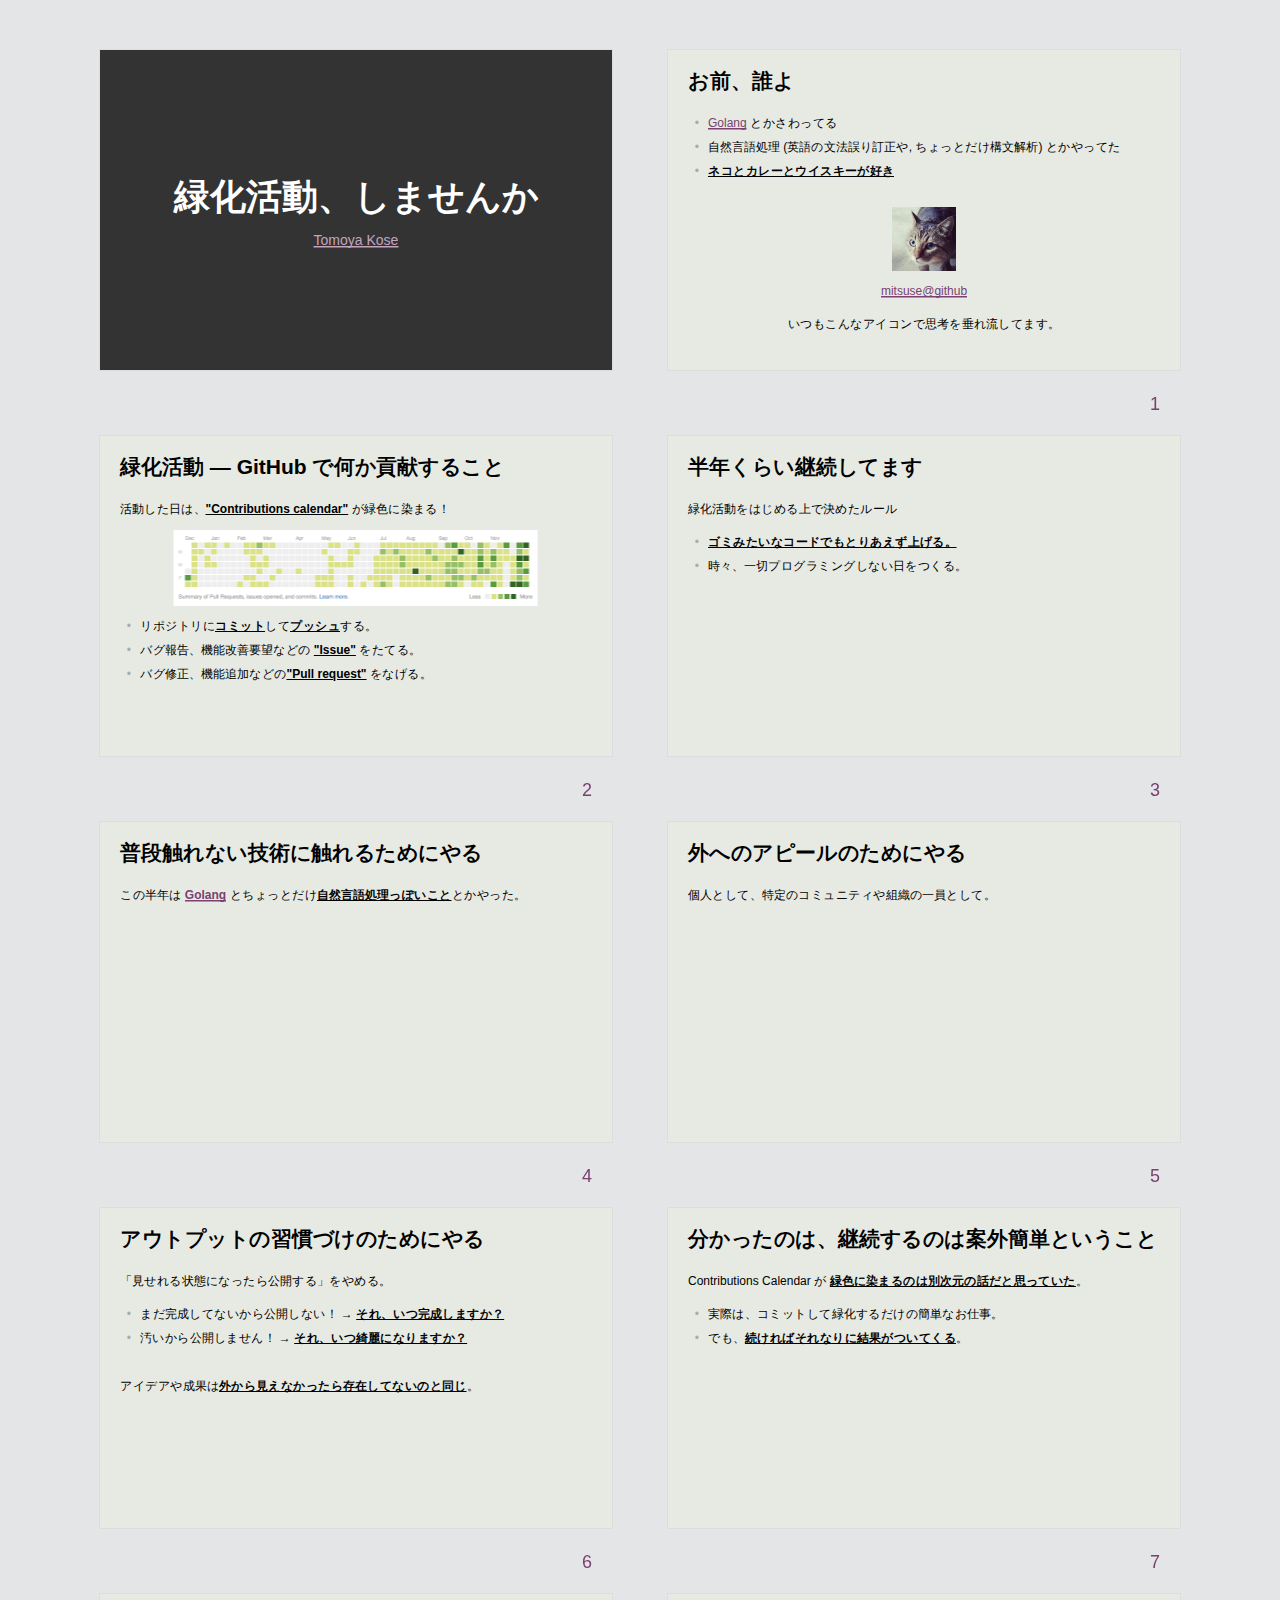
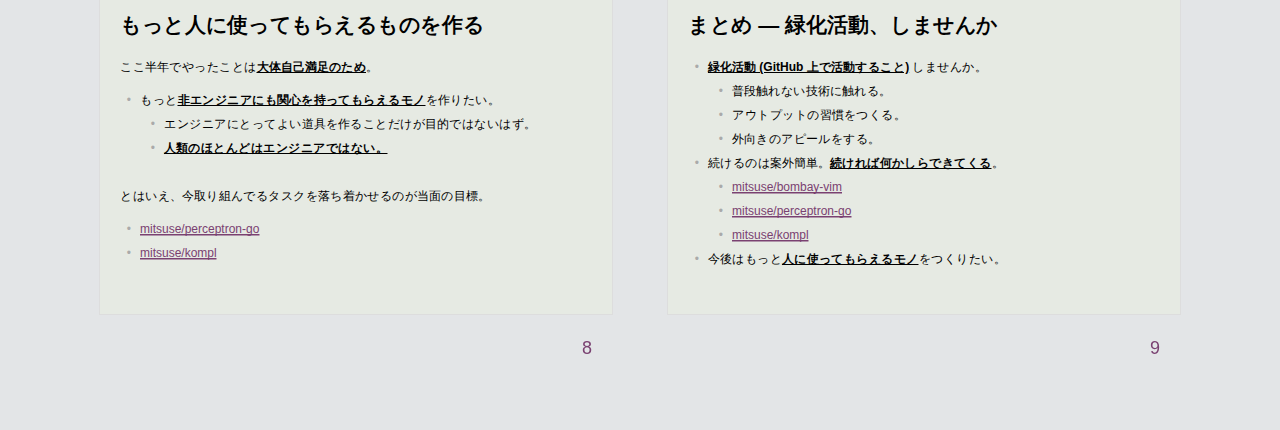
==== 2014/ryokuka/index.html @ aeb09cc3 "Change the order of slides." ====
<!DOCTYPE html>
<html lang="en">
<head>
<title>緑化活動、しませんか</title>
<meta charset="utf-8">
<meta name="viewport" content="width=680, user-scalable=no">
<meta http-equiv="x-ua-compatible" content="ie=edge">
<link rel="stylesheet" href="../../themes/default/css/screen.css">
</head>
<body class="list">

<section class="slide title">
<div>
<h2>緑化活動、しませんか</h2>
<h3><a href="http://mitsuse.jp/about/">Tomoya Kose</a></h3>
</div>
</section>

<section class="slide number">
<div>
<h2>お前、誰よ</h2>
<ul>
<li><a href="http://golang.org/">Golang</a> とかさわってる</li>
<li>自然言語処理 (英語の文法誤り訂正や, ちょっとだけ構文解析) とかやってた</li>
<li><u><b>ネコとカレーとウイスキーが好き</b></u></li>
</ul>
<div align="center">
<img src="../../images/icon-128x128-web-2014-12.png"/>
<p><a href="https://github.com/mitsuse">mitsuse@github</a></p>
<p>いつもこんなアイコンで思考を垂れ流してます。</p>
</div>
</div>
</section>

<section class="slide number">
<div>
<h2>緑化活動 ― GitHub で何か貢献すること</h2>
<p>活動した日は、<u><b>"Contributions calendar"</b></u> が緑色に染まる！</p>
<!-- <p>まるで芝生を植えているようなので、<u><b>緑化活動</b></u>とよばれたりする。</p> -->
<div align="center">
<img src="images/github-contributions-2014-winter.png"/>
</div>
<ul>
<li>リポジトリに<u><b>コミット</b></u>して<u><b>プッシュ</b></u>する。</li>
<li>バグ報告、機能改善要望などの <u><b>"Issue"</b></u> をたてる。</li>
<li>バグ修正、機能追加などの<u><b>"Pull request"</b></u> をなげる。</li>
</ul>
</div>
</section>

<section class="slide number">
<div>
<h2>半年くらい継続してます</h2>
<p>緑化活動をはじめる上で決めたルール</p>
<ul>
<li><u><b>ゴミみたいなコードでもとりあえず上げる。</b></u></li>
<li>時々、一切プログラミングしない日をつくる。</li>
</ul>
</div>
</section>

<section class="slide number">
<div>
<h2>普段触れない技術に触れるためにやる</h2>
<p>この半年は <b><a href="http://golang.org/">Golang</a></b> とちょっとだけ<u><b>自然言語処理っぽいこと</b></u>とかやった。</p>
</div>
</section>

<section class="slide number">
<div>
<h2>外へのアピールのためにやる</h2>
<p>個人として、特定のコミュニティや組織の一員として。</p>
</div>
</section>

<section class="slide number">
<div>
<h2>アウトプットの習慣づけのためにやる</h2>
<p>「見せれる状態になったら公開する」をやめる。</p>
<ul>
<li>まだ完成してないから公開しない！ → <u><b>それ、いつ完成しますか？</b></u></li>
<li>汚いから公開しません！ → <u><b>それ、いつ綺麗になりますか？</b></u></li>
</ul>
<p>アイデアや成果は<u><b>外から見えなかったら存在してないのと同じ</b></u>。</p>
</div>
</section>

<section class="slide number">
<div>
<h2>分かったのは、継続するのは案外簡単ということ</h2>
<p>Contributions Calendar が <u><b>緑色に染まるのは別次元の話だと思っていた</b></u>。</p>
<ul>
<li>実際は、コミットして緑化するだけの簡単なお仕事。</li>
<li>でも、<u><b>続ければそれなりに結果がついてくる</b></u>。</li>
</ul>
</div>
</section>

<section class="slide number">
<div>
<h2>もっと人に使ってもらえるものを作る</h2>
<p>ここ半年でやったことは<u><b>大体自己満足のため</b></u>。</p>
<ul>
<li>もっと<u><b>非エンジニアにも関心を持ってもらえるモノ</b></u>を作りたい。</li>
<ul>
<li>エンジニアにとってよい道具を作ることだけが目的ではないはず。</li>
<li><u><b>人類のほとんどはエンジニアではない。</b></u></li>
</ul>
</ul>
<p>とはいえ、今取り組んでるタスクを落ち着かせるのが当面の目標。</p>
<ul>
<li><a href="https://github.com/mitsuse/perceptron-go">mitsuse/perceptron-go</a></li>
<li><a href="https://github.com/mitsuse/kompl">mitsuse/kompl</a></li>
</ul>
</div>
</section>

<section class="slide number">
<div>
<h2>まとめ ― 緑化活動、しませんか</h2>
<ul>
<li><u><b>緑化活動 (GitHub 上で活動すること)</b></u> しませんか。</li>
<ul>
<li>普段触れない技術に触れる。</li>
<li>アウトプットの習慣をつくる。</li>
<li>外向きのアピールをする。</li>
</ul>
<li>続けるのは案外簡単。<u><b>続ければ何かしらできてくる</b></u>。</li>
<ul>
<li><a href="https://github.com/mitsuse/bombay-vim">mitsuse/bombay-vim</a></li>
<li><a href="https://github.com/mitsuse/perceptron-go">mitsuse/perceptron-go</a></li>
<li><a href="https://github.com/mitsuse/kompl">mitsuse/kompl</a></li>
</ul>
<li>今後はもっと<u><b>人に使ってもらえるモノ</b></u>をつくりたい。</li>
</ul>
</div>
</section>

<div class="progress"><div></div></div>
<script src="../../js/shower.min.js"></script>
<!-- Copyright © 2014 Tomoya Kose -->
</body>
</html>
---- themes/default/css/screen.css ----
html, body, div, span, applet, object, iframe, h1, h2, h3, h4, h5, h6, p, blockquote, pre, a, abbr, acronym, address, big, cite, code, del, dfn, em, img, ins, kbd, q, s, samp, small, strike, strong, sub, sup, tt, var, b, u, i, center, dl, dt, dd, ol, ul, li, fieldset, form, label, legend, table, caption, tbody, tfoot, thead, tr, th, td, article, aside, canvas, details, embed, figure, figcaption, footer, header, hgroup, menu, nav, output, ruby, section, summary, time, mark, audio, video {
  margin: 0;
  padding: 0;
  border: 0;
  font-size: 100%;
  font: inherit;
  vertical-align: baseline; }

article, aside, details, figcaption, figure, footer, header, hgroup, menu, nav, section {
  display: block; }

body {
  line-height: 1; }

ol, ul {
  list-style: none; }

blockquote, q {
  quotes: none; }

blockquote:before, blockquote:after, q:before, q:after {
  content: '';
  content: none; }

table {
  border-collapse: collapse;
  border-spacing: 0; }

body {
  counter-reset: slide;
  font: 24px/2 Verdana, "游ゴシック", YuGothic, "ヒラギノ角ゴ ProN W3", "Hiragino Kaku Gothic ProN", "メイリオ", Meiryo, sans-serif; }
  @media print {
    body {
      text-rendering: geometricPrecision; } }

a {
  color: #7a4171;
  background: linear-gradient(to top, currentColor, currentColor 0.09em, transparent 0.09em, transparent) repeat-x;
  text-decoration: none; }

.badge {
  position: absolute;
  top: 0;
  right: 0;
  display: none;
  overflow: hidden;
  visibility: hidden;
  width: 11em;
  height: 11em;
  line-height: 2.5;
  font-size: 15px; }

.badge a {
  position: absolute;
  bottom: 50%;
  right: -50%;
  left: -50%;
  visibility: visible;
  background: #c4a3bf;
  color: #FFF;
  text-align: center;
  transform-origin: 50% 100%;
  transform: rotate(45deg) translateY(-1em); }

.live-region {
  display: none; }

.slide {
  position: relative;
  width: 1024px;
  height: 640px;
  background: #e6eae3;
  color: #000;
  -webkit-print-color-adjust: exact;
  -webkit-text-size-adjust: none;
  -moz-text-size-adjust: none;
  -ms-text-size-adjust: none; }
  @media print {
    .slide {
      page-break-before: always; } }
  .slide > div {
    position: absolute;
    top: 0;
    left: 0;
    overflow: hidden;
    padding: 40px 40px 0 40px;
    width: 944px;
    height: 600px; }

.number:after {
  position: absolute;
  right: 40px;
  bottom: 45px;
  left: 0;
  color: #7a4171;
  font-size: 36px;
  counter-increment: slide;
  content: counter(slide);
  text-align: right;
  line-height: 1; }

.slide h2 {
  margin: 0 0 40px;
  font: 42px/1 Verdana, "游ゴシック", YuGothic, "ヒラギノ角ゴ ProN W3", "Hiragino Kaku Gothic ProN", "メイリオ", Meiryo, sans-serif;
  font-weight: bold; }
.slide p {
  margin: 0 0 18px; }
.slide p.note {
  color: #AAA; }
.slide b, .slide strong {
  font-weight: bold; }
.slide i, .slide em {
  font-style: italic; }
.slide code, .slide kbd, .slide samp {
  padding: 5px 7px 1px;
  background: rgba(0, 0, 0, 0.08);
  color: #000;
  line-height: 1;
  font-family: 'Anka Coder', monospace; }
.slide mark {
  padding: 2px 7px;
  background: #FAFAC4;
  color: #000; }
.slide sub, .slide sup {
  position: relative;
  line-height: 0;
  font-size: 75%; }
.slide sub {
  bottom: -0.25em; }
.slide sup {
  top: -0.5em; }
.slide blockquote {
  font-style: italic;
  margin-left: 80px; }
  .slide blockquote:before {
    position: absolute;
    margin: -49px 0 0 -100px;
    color: #DDD;
    content: '\201C';
    line-height: 1;
    font-size: 200px; }
  .slide blockquote + figcaption {
    margin: -48px 0 48px;
    font-style: italic;
    font-weight: bold; }
.slide ol, .slide ul {
  margin: 0 40px 48px;
  counter-reset: list; }
  .slide ol li, .slide ul li {
    text-indent: -2em; }
    .slide ol li:before, .slide ul li:before {
      display: inline-block;
      width: 2em;
      color: #AAA;
      text-align: right; }
  .slide ol ol, .slide ol ul, .slide ul ol, .slide ul ul {
    margin: 0 0 0 2em; }
.slide ul > li:before {
  content: '\2022\00A0\00A0\2009'; }
.slide ul > li:lang(ru):before {
  content: '\2014\00A0\2009'; }
.slide ol > li:before {
  counter-increment: list;
  content: counter(list) '.\00A0\2009'; }
.slide pre {
  margin: 0 0 45px;
  padding: 3px 0 0;
  counter-reset: code;
  white-space: normal;
  tab-size: 4; }
  .slide pre code {
    display: block;
    padding: 0;
    background: none;
    white-space: pre;
    line-height: 2; }
    .slide pre code:before {
      position: absolute;
      margin-left: -50px;
      color: #AAA;
      counter-increment: code;
      content: counter(code, decimal-leading-zero) '.'; }
    .slide pre code:only-child:before {
      content: ''; }
  .slide pre mark {
    padding: 5px 7px 1px; }
    .slide pre mark.important {
      background: #c4a3bf;
      color: #FFF; }
    .slide pre mark.comment {
      padding: 0;
      background: none;
      color: #AAA; }
.slide table {
  margin: 0 0 50px;
  width: 100%;
  border-collapse: collapse;
  border-spacing: 0; }
  .slide table th, .slide table td {
    background: linear-gradient(to top, #c4a3bf, #c4a3bf 0.055em, transparent 0.055em, transparent) repeat-x; }
  .slide table th {
    text-align: left;
    font-weight: bold; }
  .slide table.striped tr:nth-child(even) {
    background: #faf7f9; }
.slide.title {
  color: #FFF;
  background: #333; }
  .slide.title h2 {
    position: absolute;
    top: 40%;
    left: 96px;
    right: 96px;
    font-size: 72px;
    text-align: center; }
  .slide.title h3 {
    position: absolute;
    top: 55%;
    left: 96px;
    right: 96px;
    font-size: 28px;
    text-align: center; }
  .slide.title a {
    color: #c4a3bf; }
  .slide.title img, .slide.title svg, .slide.title video, .slide.title object, .slide.title canvas, .slide.title iframe {
    position: absolute;
    top: 0;
    left: 0;
    z-index: -1; }
  .slide.title.w img, .slide.title.w svg, .slide.title.w video, .slide.title.w object, .slide.title.w canvas, .slide.title.w iframe {
    top: 50%;
    width: 100%;
    transform: translateY(-50%); }
  .slide.title.h img, .slide.title.h svg, .slide.title.h video, .slide.title.h object, .slide.title.h canvas, .slide.title.h iframe {
    left: 50%;
    height: 100%;
    transform: translateX(-50%); }
  .slide.title.w.h img, .slide.title.w.h svg, .slide.title.w.h video, .slide.title.w.h object, .slide.title.w.h canvas, .slide.title.w.h iframe {
    top: 0;
    left: 0;
    transform: none; }
.slide.shout {
  color: #FFF;
  background: #7a4171; }
  .slide.shout h2 {
    position: absolute;
    top: 45%;
    left: 96px;
    right: 96px;
    font-size: 72px;
    text-align: center; }
  .slide.shout img, .slide.shout svg, .slide.shout video, .slide.shout object, .slide.shout canvas, .slide.shout iframe {
    position: absolute;
    top: 0;
    left: 0;
    z-index: -1; }
  .slide.shout.w img, .slide.shout.w svg, .slide.shout.w video, .slide.shout.w object, .slide.shout.w canvas, .slide.shout.w iframe {
    top: 50%;
    width: 100%;
    transform: translateY(-50%); }
  .slide.shout.h img, .slide.shout.h svg, .slide.shout.h video, .slide.shout.h object, .slide.shout.h canvas, .slide.shout.h iframe {
    left: 50%;
    height: 100%;
    transform: translateX(-50%); }
  .slide.shout.w.h img, .slide.shout.w.h svg, .slide.shout.w.h video, .slide.shout.w.h object, .slide.shout.w.h canvas, .slide.shout.w.h iframe {
    top: 0;
    left: 0;
    transform: none; }
.slide .place {
  position: absolute;
  top: 50%;
  left: 50%;
  transform: translate(-50%, -50%); }
  .slide .place.t.l, .slide .place.t.r, .slide .place.b.r, .slide .place.b.l {
    transform: none; }
  .slide .place.t, .slide .place.b {
    transform: translate(-50%, 0); }
  .slide .place.l, .slide .place.r {
    transform: translate(0, -50%); }
  .slide .place.t, .slide .place.t.l, .slide .place.t.r {
    top: 0; }
  .slide .place.r {
    right: 0;
    left: auto; }
  .slide .place.b, .slide .place.b.r, .slide .place.b.l {
    top: auto;
    bottom: 0; }
  .slide .place.l {
    left: 0; }
.slide footer {
  position: absolute;
  left: 0;
  right: 0;
  bottom: -640px;
  z-index: 1;
  display: none;
  padding: 21px 40px 4px 40px;
  background: #FAFAC4;
  box-shadow: 0 0 0 2px rgba(0, 0, 0, 0.05);
  transition: bottom 0.3s; }
  .slide footer p {
    margin: 0 0 16px; }
  .slide footer mark {
    background: rgba(255, 255, 255, 0.7); }
.slide:hover footer {
  bottom: 0; }

@media screen {
  .list {
    position: absolute;
    clip: rect(0, auto, auto, 0);
    padding: 50px 0 50px 50px;
    background: #e3e5e7;
    text-align: center; }
    .list .caption, .list .badge {
      display: block; }
    .list .slide {
      position: relative;
      top: 270px;
      display: inline-block;
      margin: -270px -462px 0 0;
      text-align: left;
      transform-origin: 0 0;
      transform: scale(0.5); }
      @media (max-width: 1180px) {
        .list .slide {
          top: 430px;
          margin: -430px -718px 0 0;
          transform: scale(0.25); } }
      .list .slide:before {
        position: absolute;
        top: 0;
        left: 0;
        z-index: -1;
        width: 512px;
        height: 320px;
        box-shadow: 0 0 0 1px #DDD;
        content: '';
        transform-origin: 0 0;
        transform: scale(2); }
        @media (max-width: 1180px) {
          .list .slide:before {
            width: 256px;
            height: 160px;
            transform: scale(4); } }
      .list .slide:after {
        top: 100%;
        bottom: auto;
        padding-top: 50px; }
        @media (max-width: 1180px) {
          .list .slide:after {
            width: 512px;
            transform-origin: 0 0;
            transform: scale(2); } }
      .list .slide:hover:before {
        box-shadow: 0 0 0 1px #EEE, 0 0 0 12px rgba(255, 255, 255, 0.5); }
      .list .slide:target:before {
        box-shadow: 0 0 10px 0 #ba93b4, 0 0 0 12px #c4a3bf; }
      .list .slide:target:after {
        color: #c4a3bf; }
      .list .slide > div:before {
        position: absolute;
        top: 0;
        right: 0;
        bottom: 0;
        left: 0;
        z-index: 2;
        content: ''; }
      .list .slide footer {
        display: block; }

  .full {
    position: absolute;
    top: 50%;
    left: 50%;
    overflow: hidden;
    margin: -320px 0 0 -512px;
    width: 1024px;
    height: 640px;
    background: #000; }
    .full.debug:after {
      position: absolute;
      top: 0;
      right: 0;
      bottom: 0;
      left: 0;
      z-index: 2;
      background: url(../images/grid-16x10.svg) no-repeat;
      content: ''; }
    .full .live-region {
      position: absolute;
      clip: rect(0 0 0 0);
      overflow: hidden;
      margin: -1px;
      padding: 0;
      width: 1px;
      height: 1px;
      border: none;
      display: block; }
    .full .slide {
      position: absolute;
      top: 0;
      left: 0;
      margin-left: 150%; }
      .full .slide .next {
        visibility: hidden; }
        .full .slide .next.active {
          visibility: visible; }
      .full .slide:target {
        margin: 0; }
    .full .progress {
      position: absolute;
      right: 0;
      bottom: 0;
      left: 0;
      z-index: 1; }
      .full .progress div {
        position: absolute;
        left: 0;
        bottom: 0;
        width: 0;
        height: 8px;
        background: #7a4171;
        transition: width 0.2s linear; }
 }

@page {
  margin: 0;
  size: 1024px 640px; }
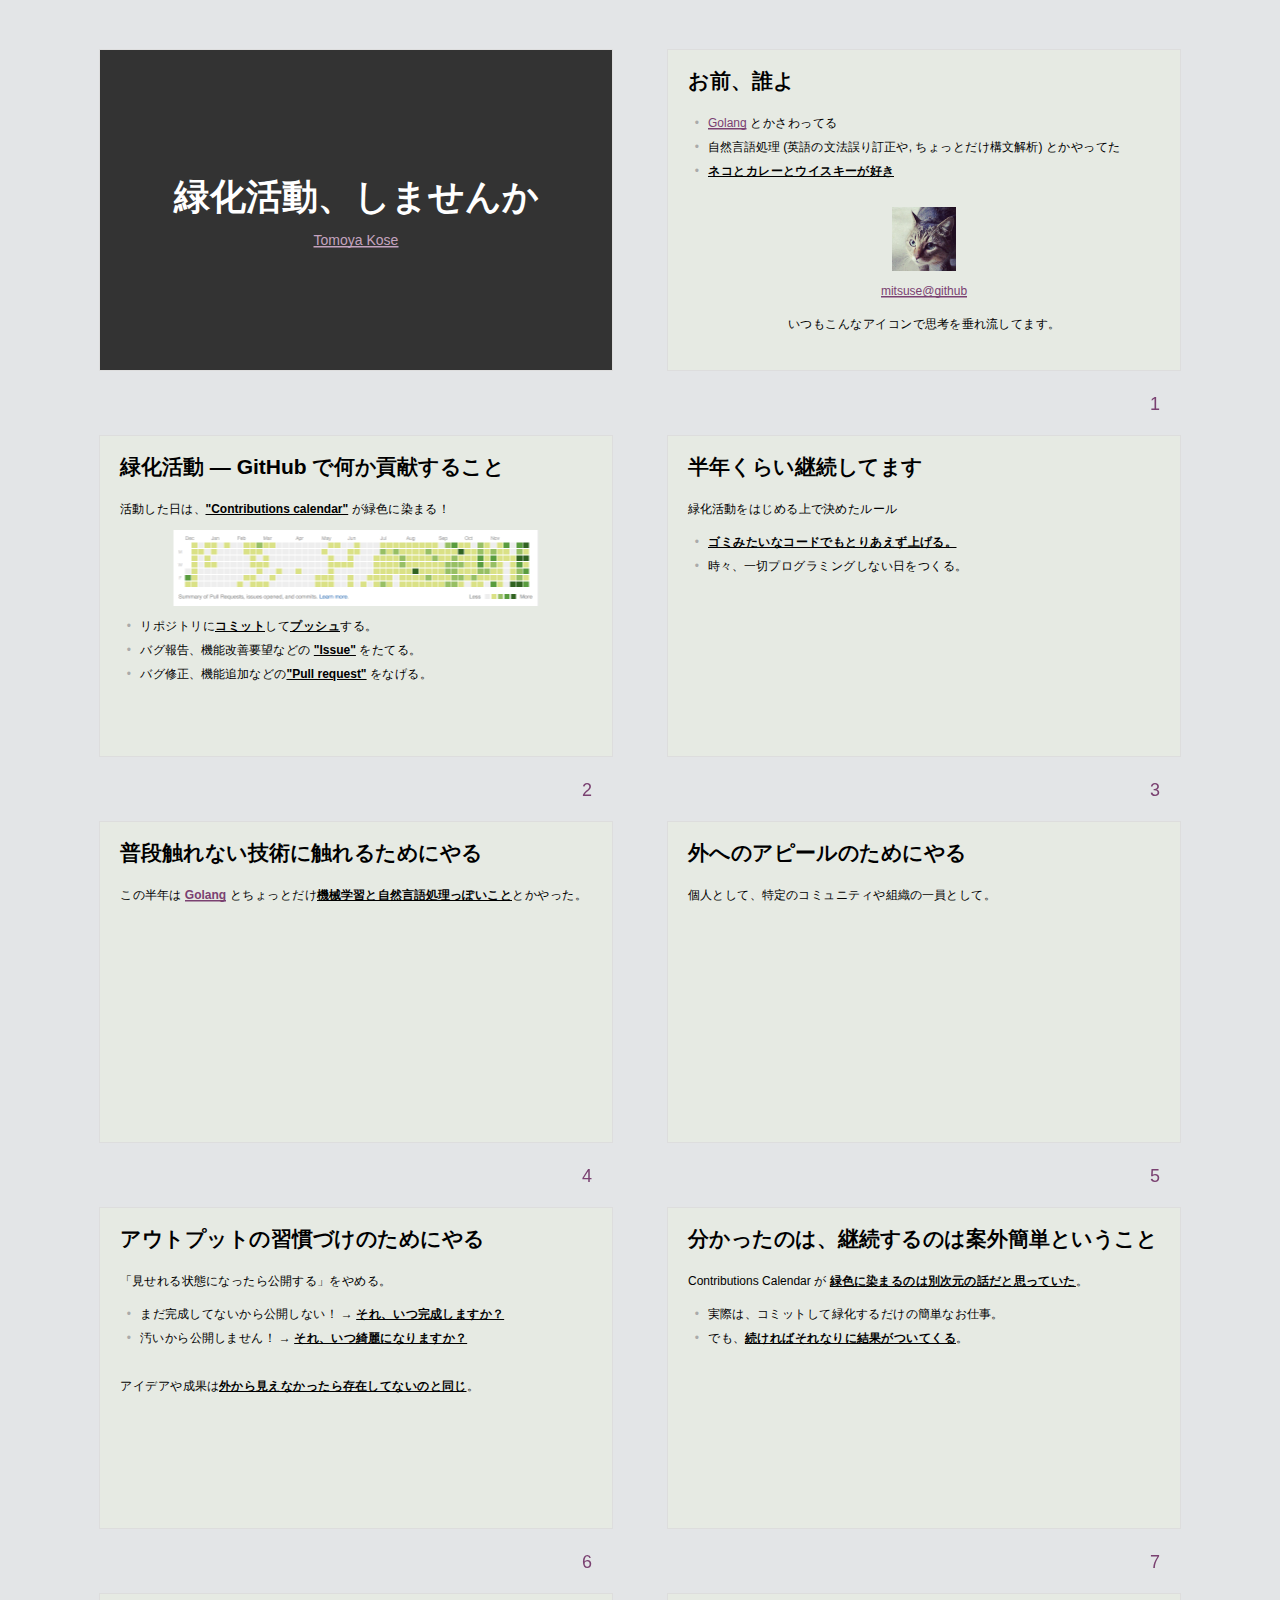
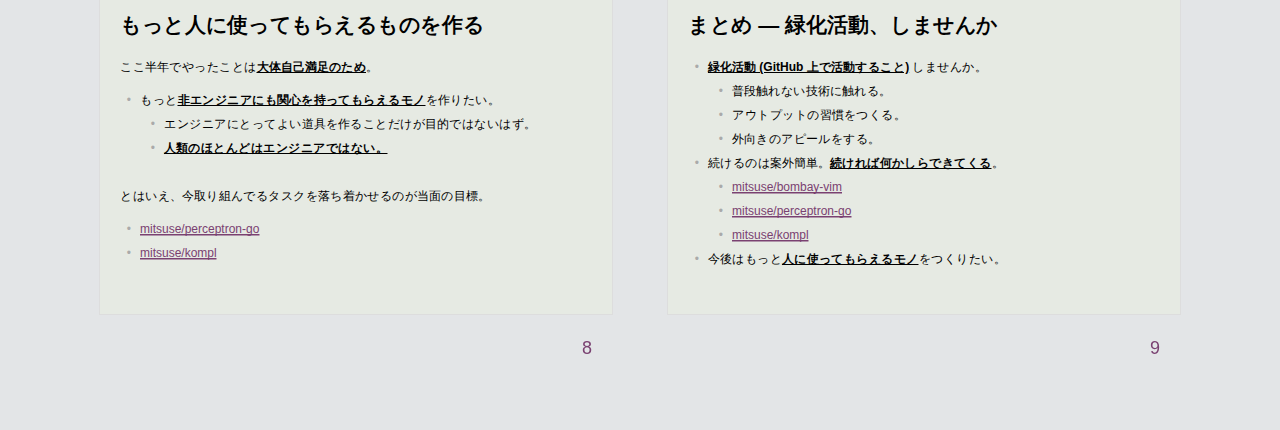
==== commit bf5859c7: "Also developped "mitsuse/perceptron-go"." ====
--- a/2014/ryokuka/index.html
+++ b/2014/ryokuka/index.html
@@ -62,7 +62,7 @@
 <section class="slide number">
 <div>
 <h2>普段触れない技術に触れるためにやる</h2>
-<p>この半年は <b><a href="http://golang.org/">Golang</a></b> とちょっとだけ<u><b>自然言語処理っぽいこと</b></u>とかやった。</p>
+<p>この半年は <b><a href="http://golang.org/">Golang</a></b> とちょっとだけ<u><b>機械学習と自然言語処理っぽいこと</b></u>とかやった。</p>
 </div>
 </section>
 
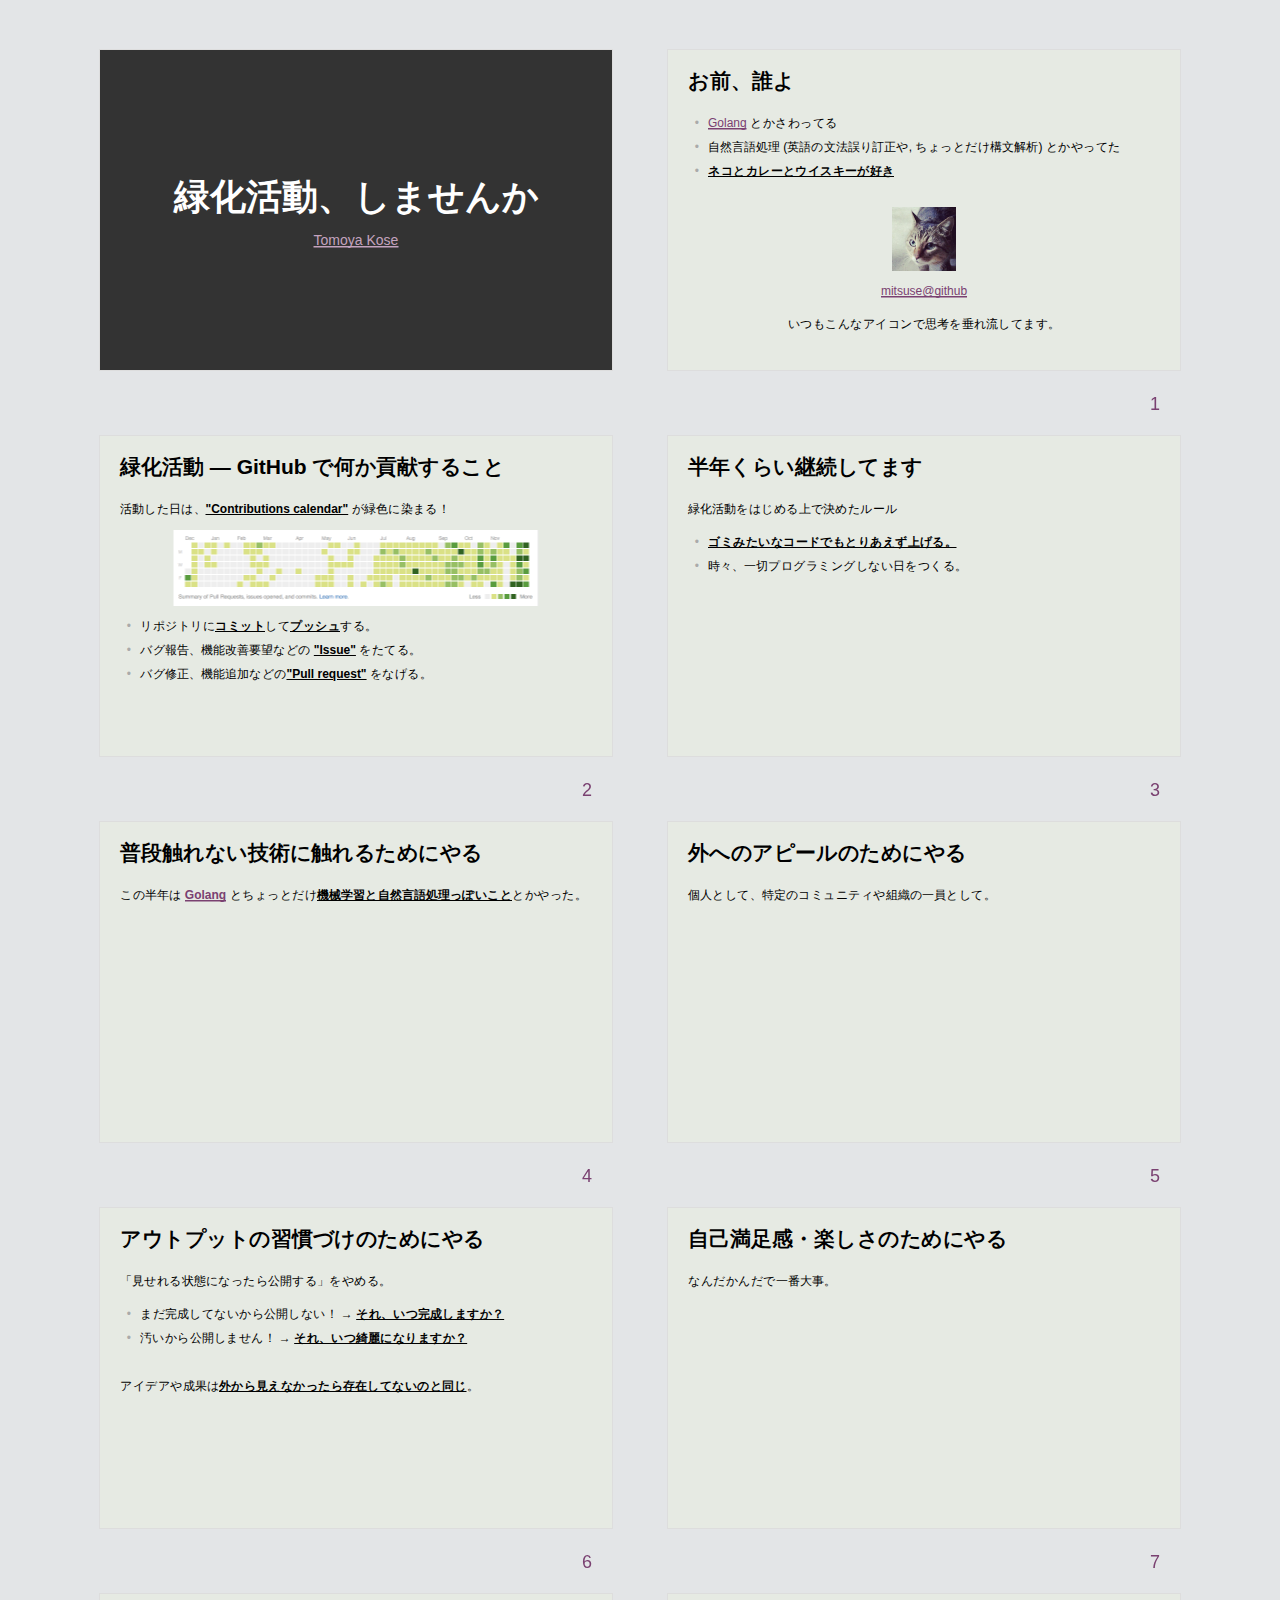
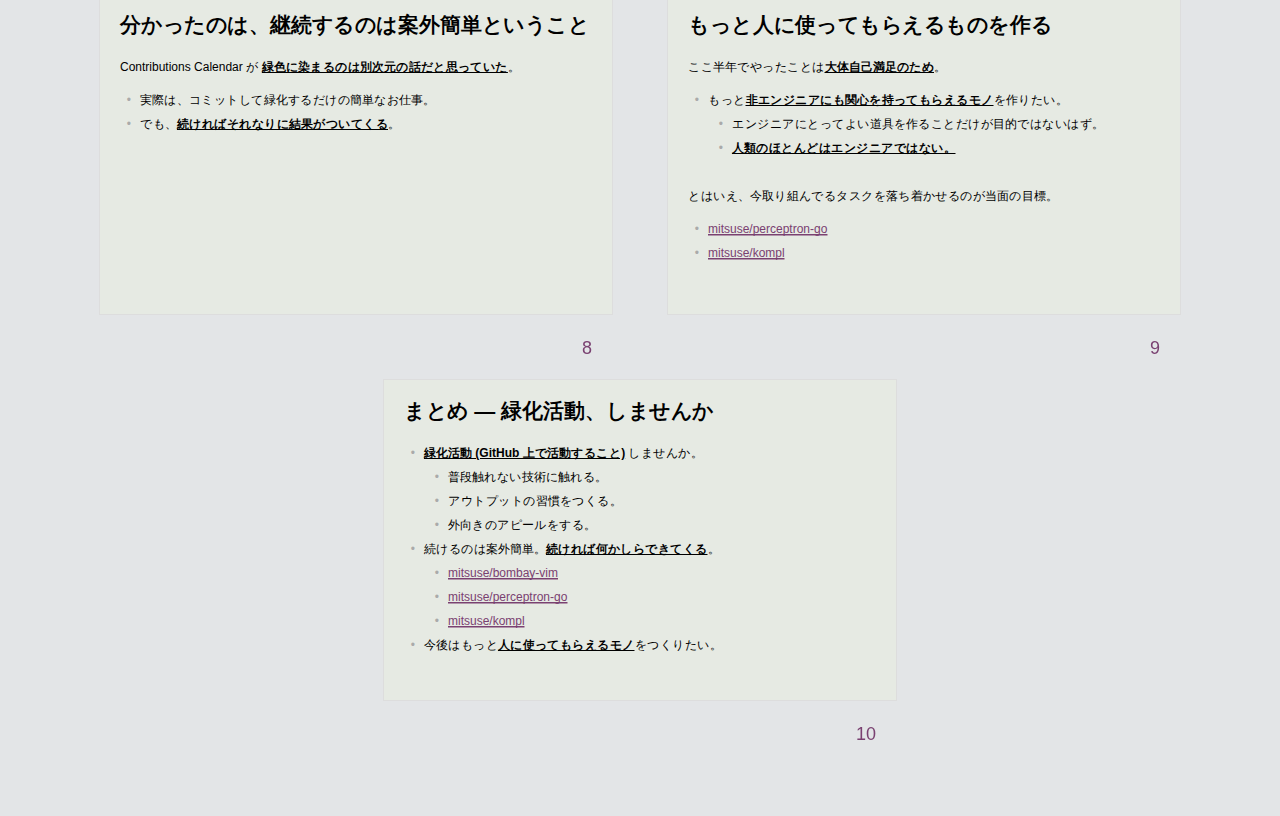
==== commit ff0b05ec: "Do "ryokuka-katsudo" for my pleasure." ====
--- a/2014/ryokuka/index.html
+++ b/2014/ryokuka/index.html
@@ -87,6 +87,13 @@
 
 <section class="slide number">
 <div>
+<h2>自己満足感・楽しさのためにやる</h2>
+<p>なんだかんだで一番大事。</p>
+</div>
+</section>
+
+<section class="slide number">
+<div>
 <h2>分かったのは、継続するのは案外簡単ということ</h2>
 <p>Contributions Calendar が <u><b>緑色に染まるのは別次元の話だと思っていた</b></u>。</p>
 <ul>
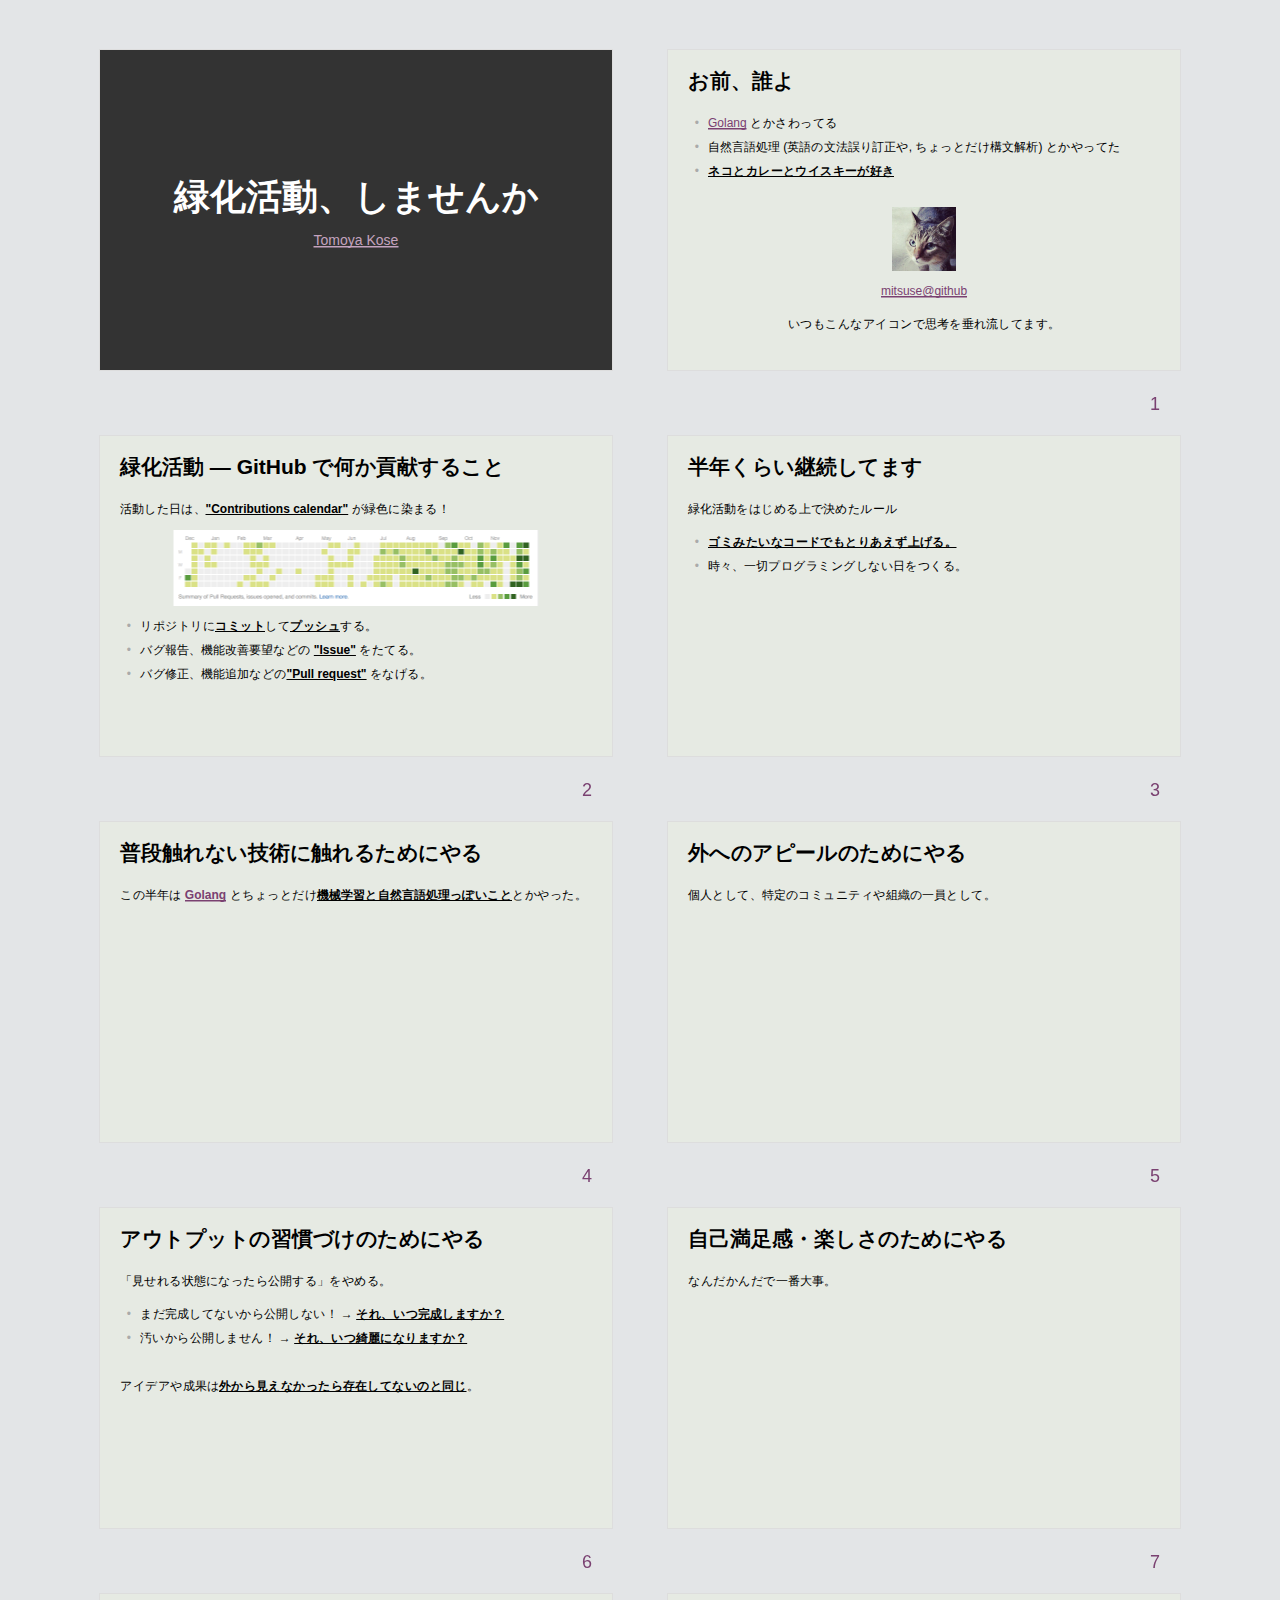
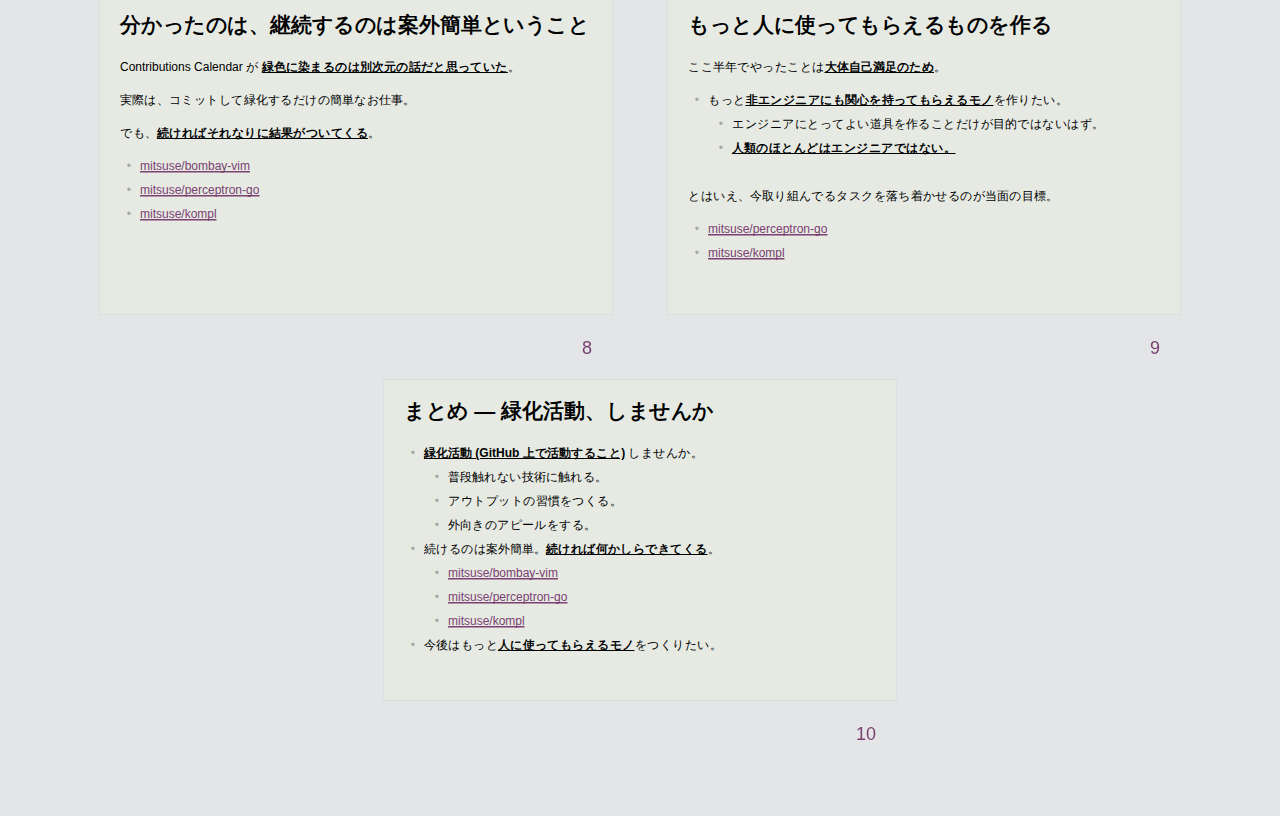
==== commit 105c5bd5: "Add links to my porgress." ====
--- a/2014/ryokuka/index.html
+++ b/2014/ryokuka/index.html
@@ -96,9 +96,12 @@
 <div>
 <h2>分かったのは、継続するのは案外簡単ということ</h2>
 <p>Contributions Calendar が <u><b>緑色に染まるのは別次元の話だと思っていた</b></u>。</p>
+<p>実際は、コミットして緑化するだけの簡単なお仕事。</p>
+<p>でも、<u><b>続ければそれなりに結果がついてくる</b></u>。</p>
 <ul>
-<li>実際は、コミットして緑化するだけの簡単なお仕事。</li>
-<li>でも、<u><b>続ければそれなりに結果がついてくる</b></u>。</li>
+<li><a href="https://github.com/mitsuse/bombay-vim">mitsuse/bombay-vim</a></li>
+<li><a href="https://github.com/mitsuse/perceptron-go">mitsuse/perceptron-go</a></li>
+<li><a href="https://github.com/mitsuse/kompl">mitsuse/kompl</a></li>
 </ul>
 </div>
 </section>
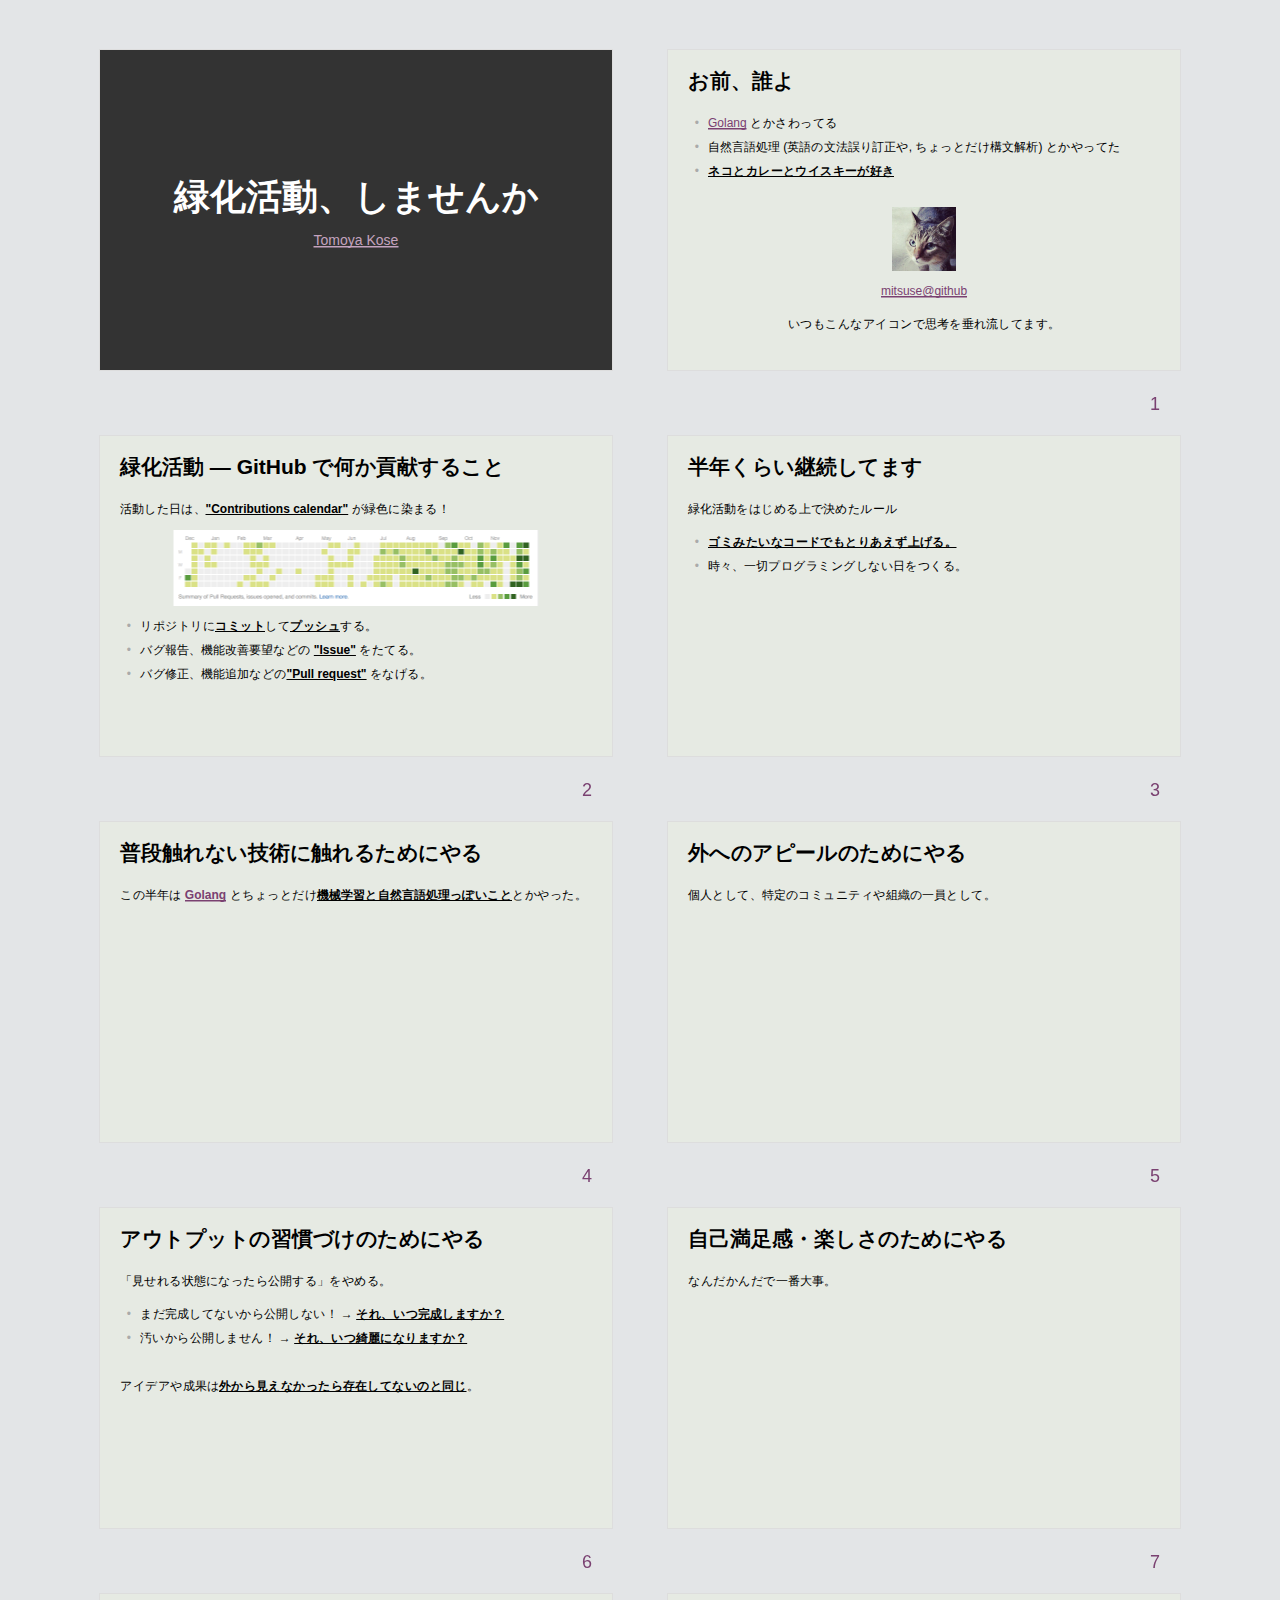
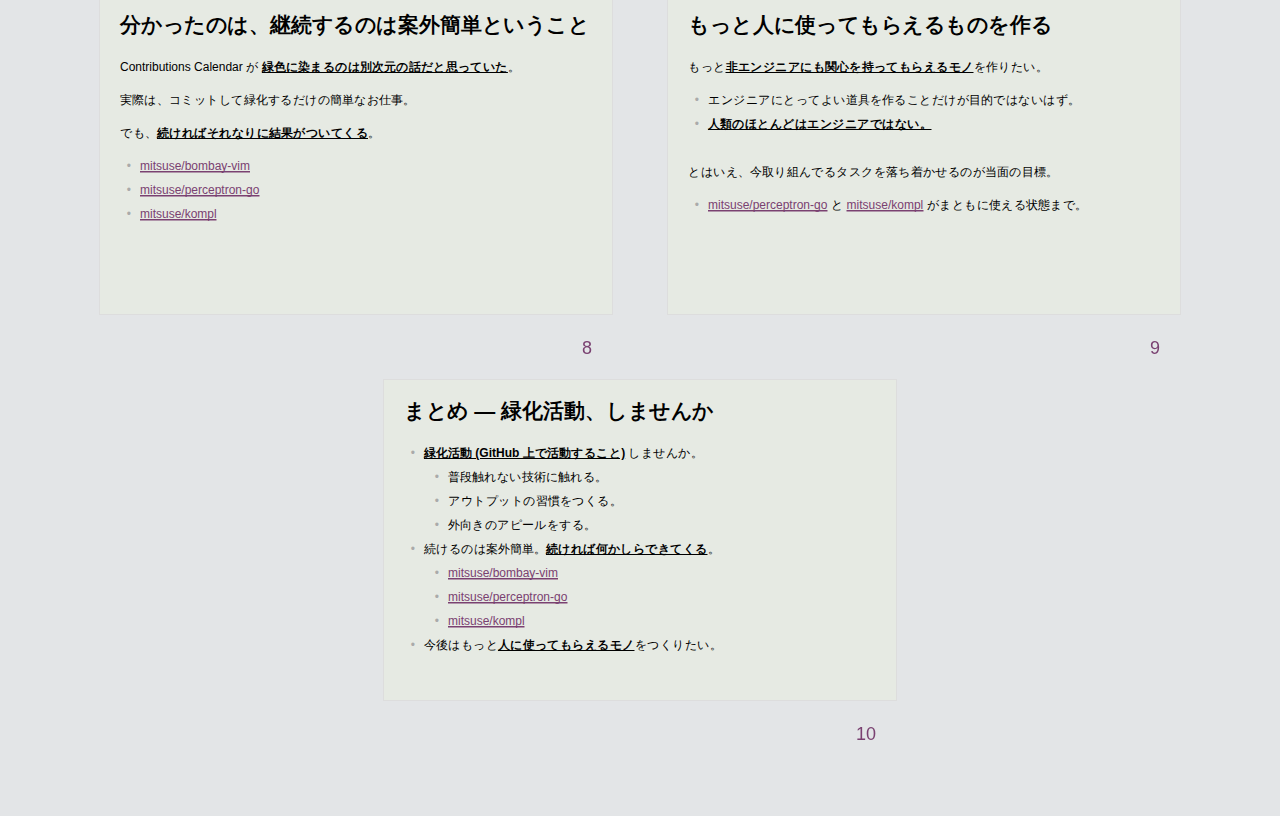
==== commit 69ca6819: "Show the next goals." ====
--- a/2014/ryokuka/index.html
+++ b/2014/ryokuka/index.html
@@ -109,18 +109,14 @@
 <section class="slide number">
 <div>
 <h2>もっと人に使ってもらえるものを作る</h2>
-<p>ここ半年でやったことは<u><b>大体自己満足のため</b></u>。</p>
-<ul>
-<li>もっと<u><b>非エンジニアにも関心を持ってもらえるモノ</b></u>を作りたい。</li>
+<p>もっと<u><b>非エンジニアにも関心を持ってもらえるモノ</b></u>を作りたい。</p>
 <ul>
 <li>エンジニアにとってよい道具を作ることだけが目的ではないはず。</li>
 <li><u><b>人類のほとんどはエンジニアではない。</b></u></li>
 </ul>
-</ul>
 <p>とはいえ、今取り組んでるタスクを落ち着かせるのが当面の目標。</p>
 <ul>
-<li><a href="https://github.com/mitsuse/perceptron-go">mitsuse/perceptron-go</a></li>
-<li><a href="https://github.com/mitsuse/kompl">mitsuse/kompl</a></li>
+<li><a href="https://github.com/mitsuse/perceptron-go">mitsuse/perceptron-go</a> と <a href="https://github.com/mitsuse/kompl">mitsuse/kompl</a> がまともに使える状態まで。</li>
 </ul>
 </div>
 </section>
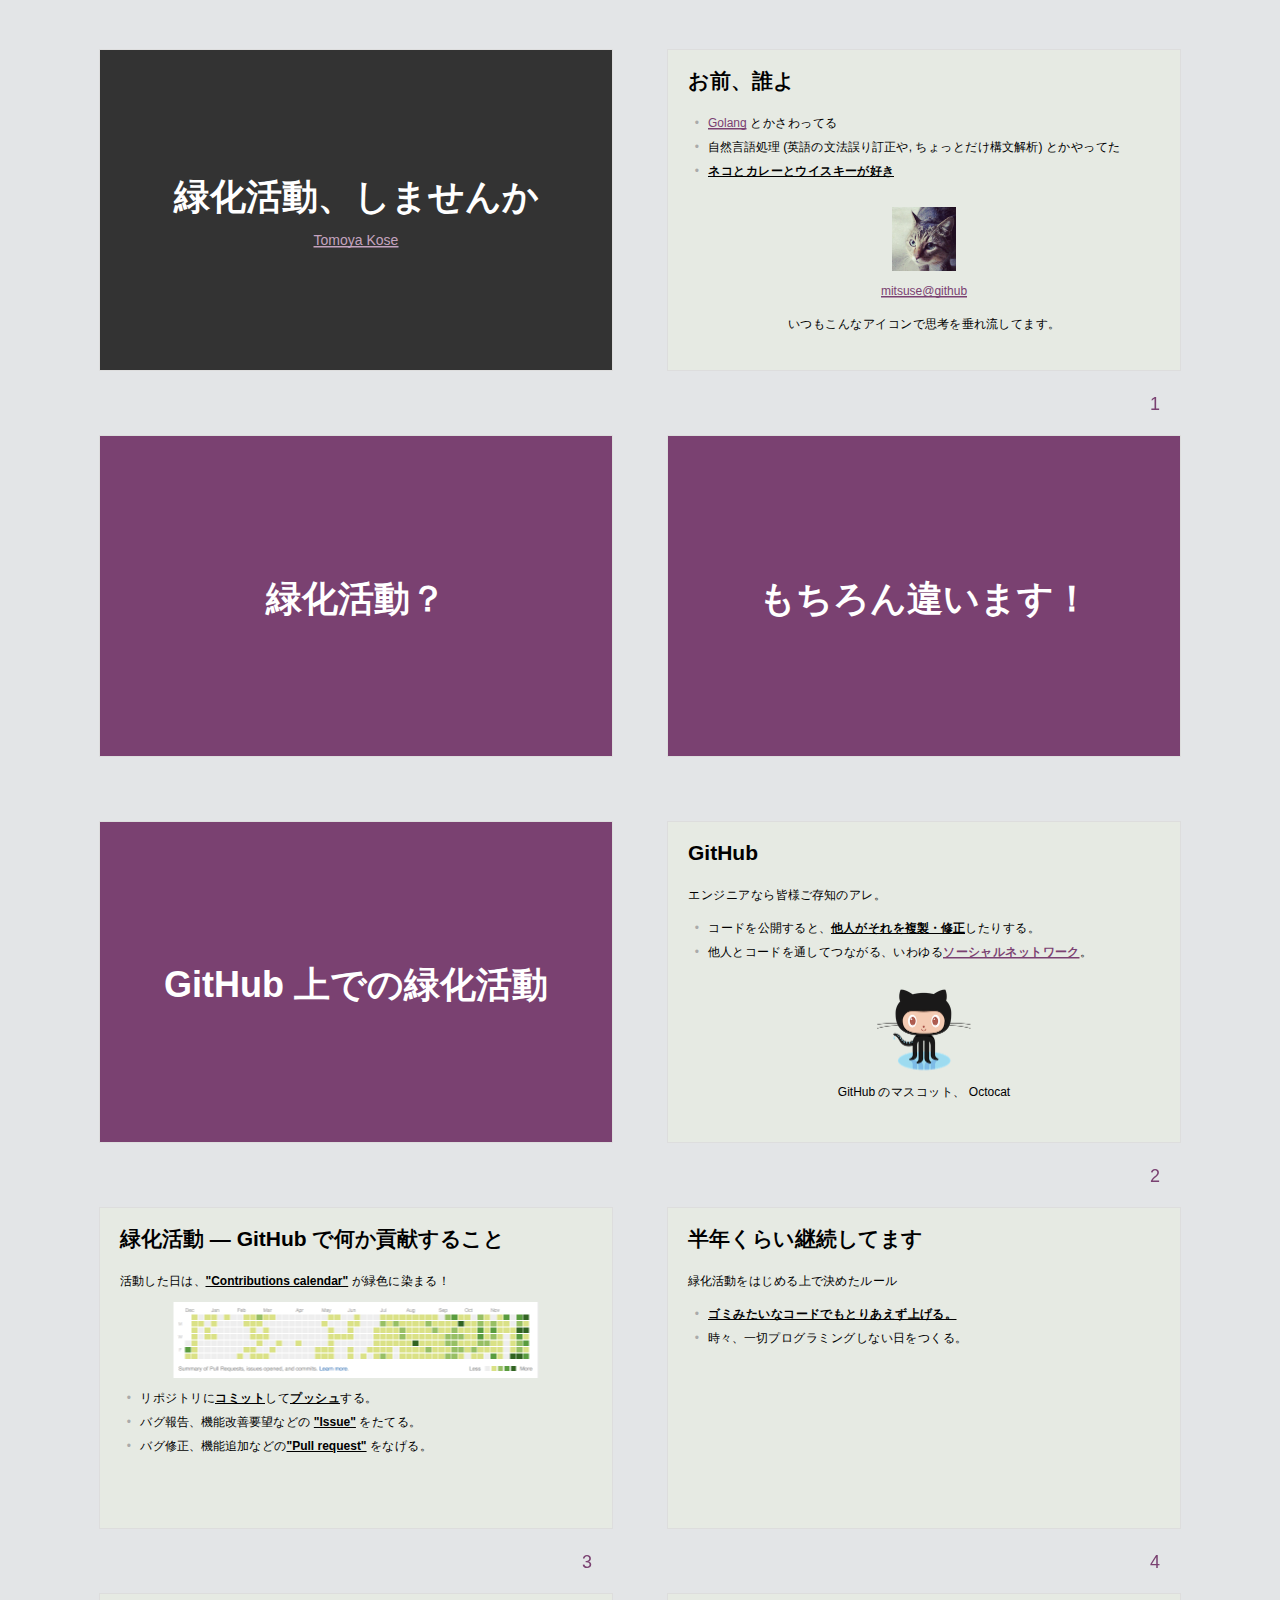
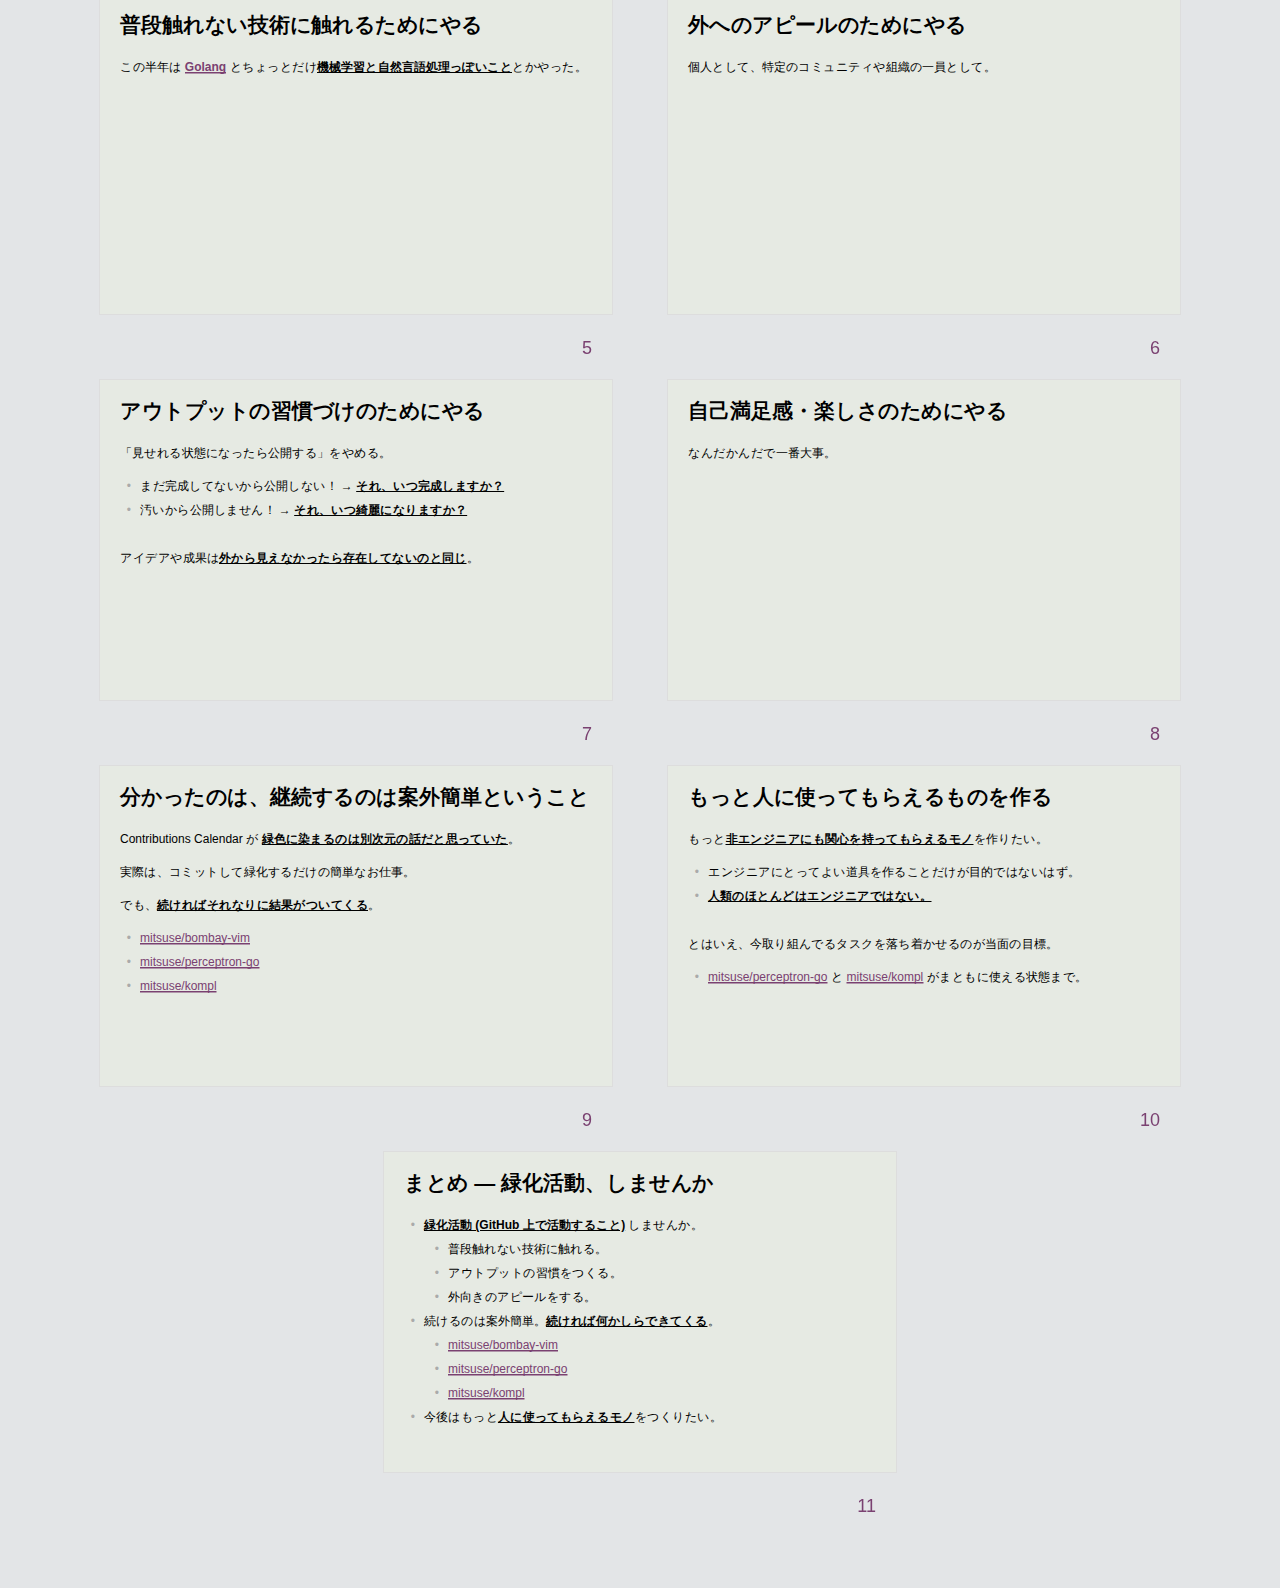
==== commit eb50e893: "Create introduction slides." ====
--- a/2014/ryokuka/index.html
+++ b/2014/ryokuka/index.html
@@ -29,6 +29,38 @@
 <p><a href="https://github.com/mitsuse">mitsuse@github</a></p>
 <p>いつもこんなアイコンで思考を垂れ流してます。</p>
 </div>
+</div>
+</section>
+
+<section class="slide shout">
+<div>
+<h2>緑化活動？</h2>
+</div>
+</section>
+
+<section class="slide shout">
+<div>
+<h2>もちろん違います！</h2>
+</div>
+</section>
+
+<section class="slide shout">
+<div>
+<h2>GitHub 上での緑化活動</h2>
+</div>
+</section>
+
+<section class="slide number">
+<div>
+<h2>GitHub</h2>
+<p>エンジニアなら皆様ご存知のアレ。</p>
+<ul>
+<li>コードを公開すると、<u><b>他人がそれを複製・修正</b></u>したりする。</li>
+<li>他人とコードを通してつながる、いわゆる<b><a href="https://www.google.co.jp/?gws_rd=ssl#q=github+sns">ソーシャルネットワーク</a></b>。</li>
+</ul>
+<div align="center"/>
+<img src="../../images/octocat-small.png"/>
+<p>GitHub のマスコット、 Octocat</p>
 </div>
 </section>
 
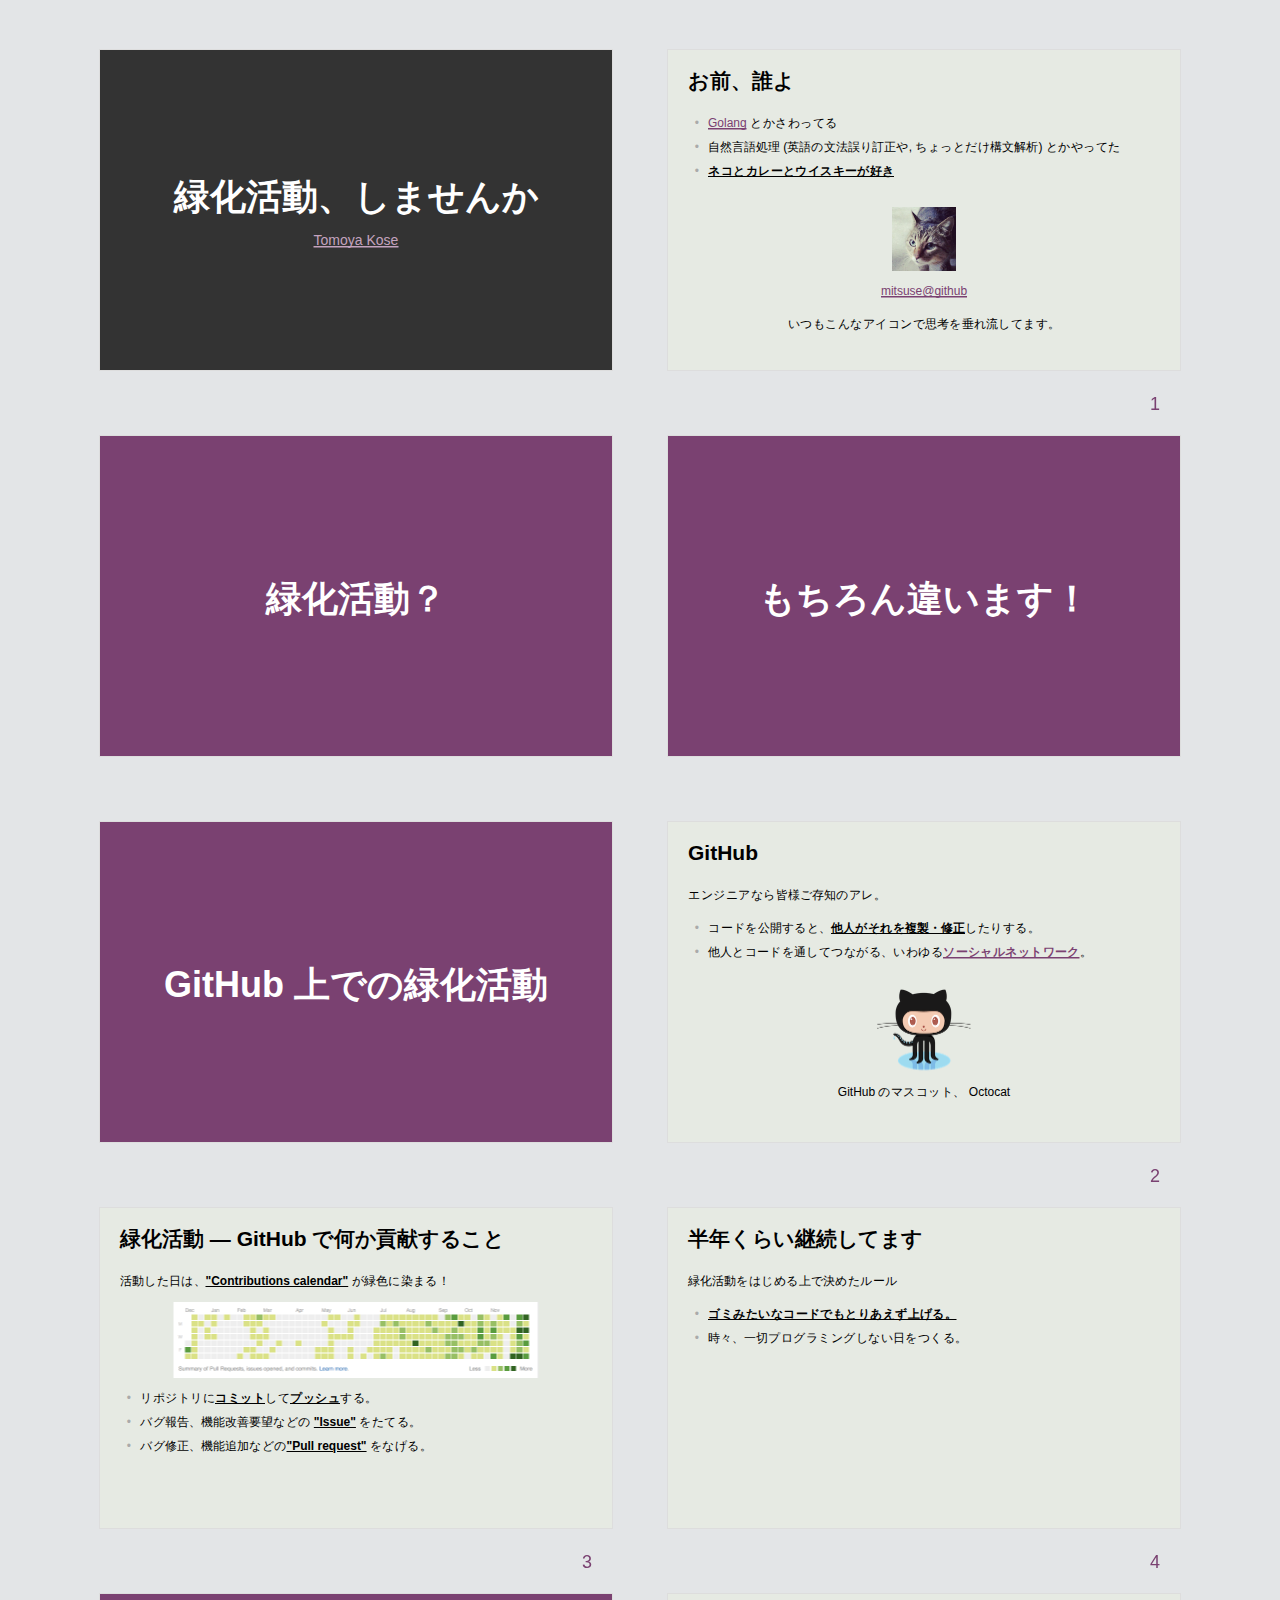
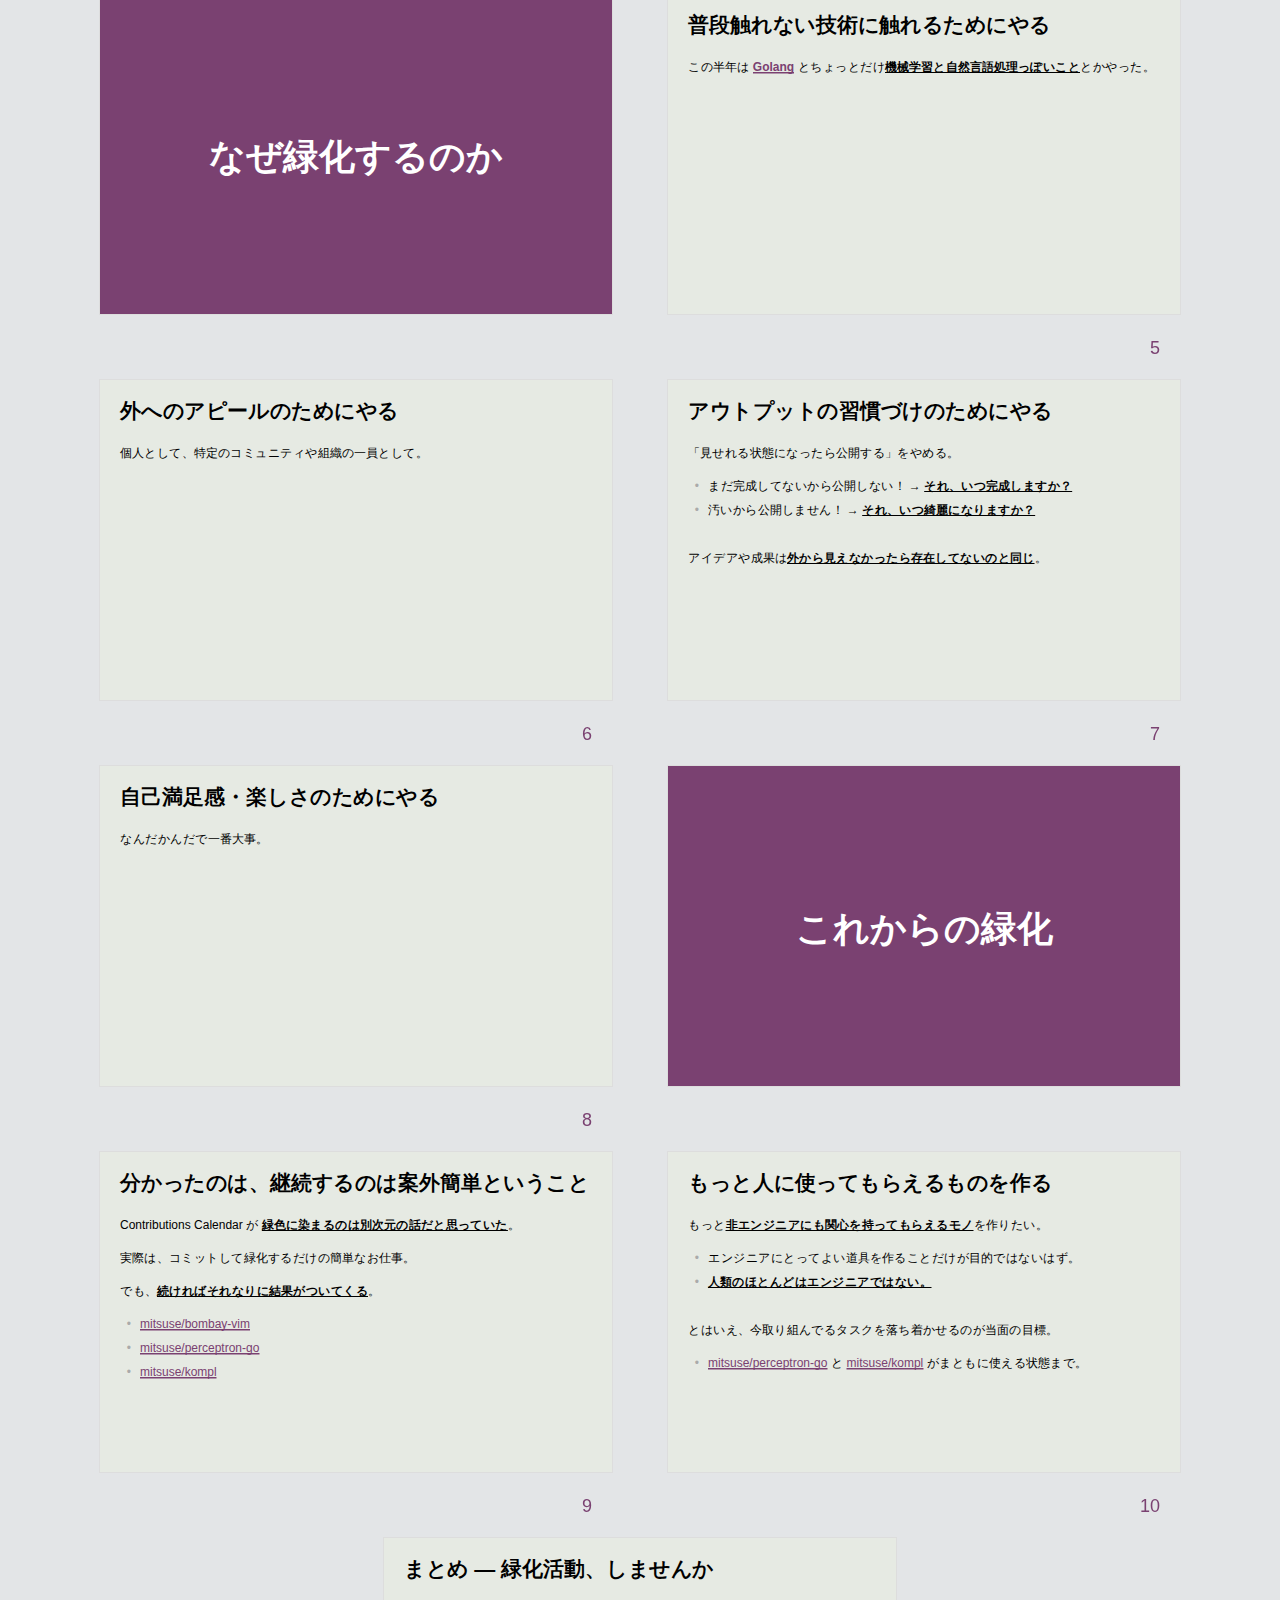
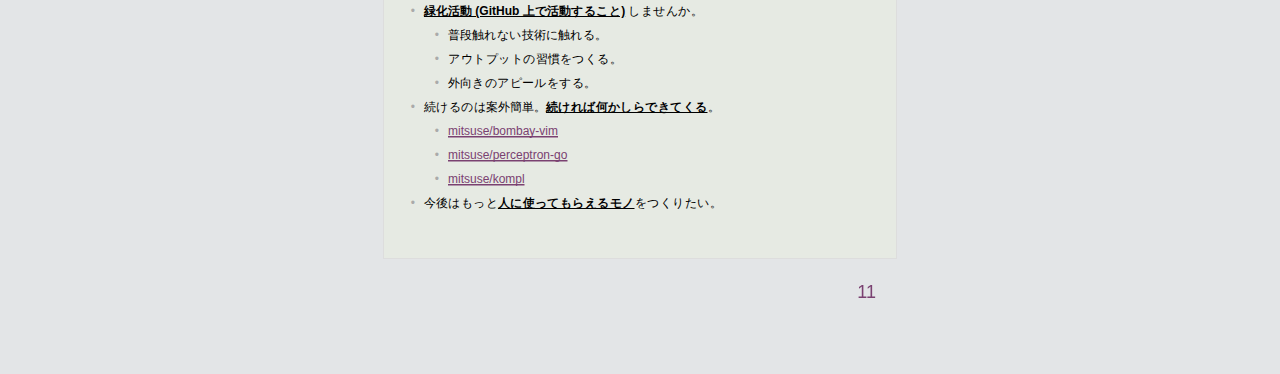
==== commit acb10bff: "Create navigational slides." ====
--- a/2014/ryokuka/index.html
+++ b/2014/ryokuka/index.html
@@ -91,6 +91,12 @@
 </div>
 </section>
 
+<section class="slide shout">
+<div>
+<h2>なぜ緑化するのか</h2>
+</div>
+</section>
+
 <section class="slide number">
 <div>
 <h2>普段触れない技術に触れるためにやる</h2>
@@ -121,6 +127,12 @@
 <div>
 <h2>自己満足感・楽しさのためにやる</h2>
 <p>なんだかんだで一番大事。</p>
+</div>
+</section>
+
+<section class="slide shout">
+<div>
+<h2>これからの緑化</h2>
 </div>
 </section>
 
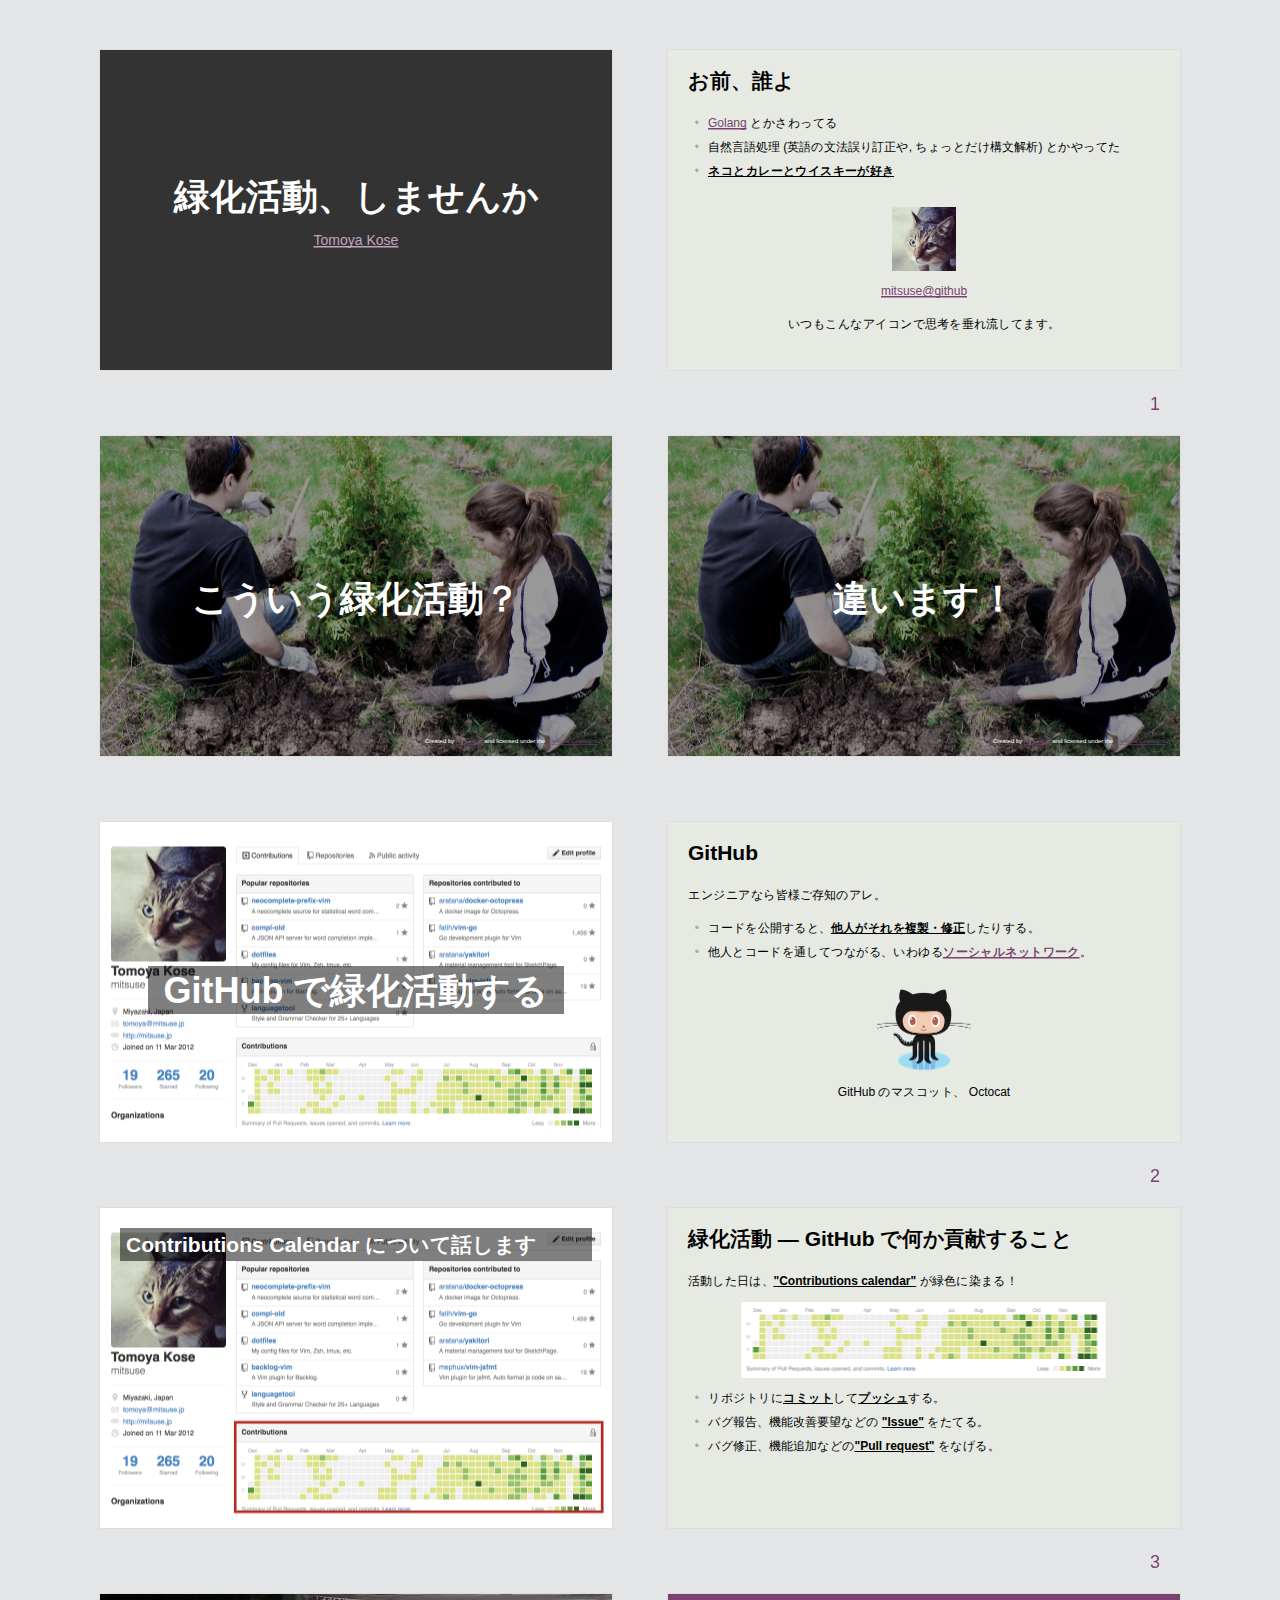
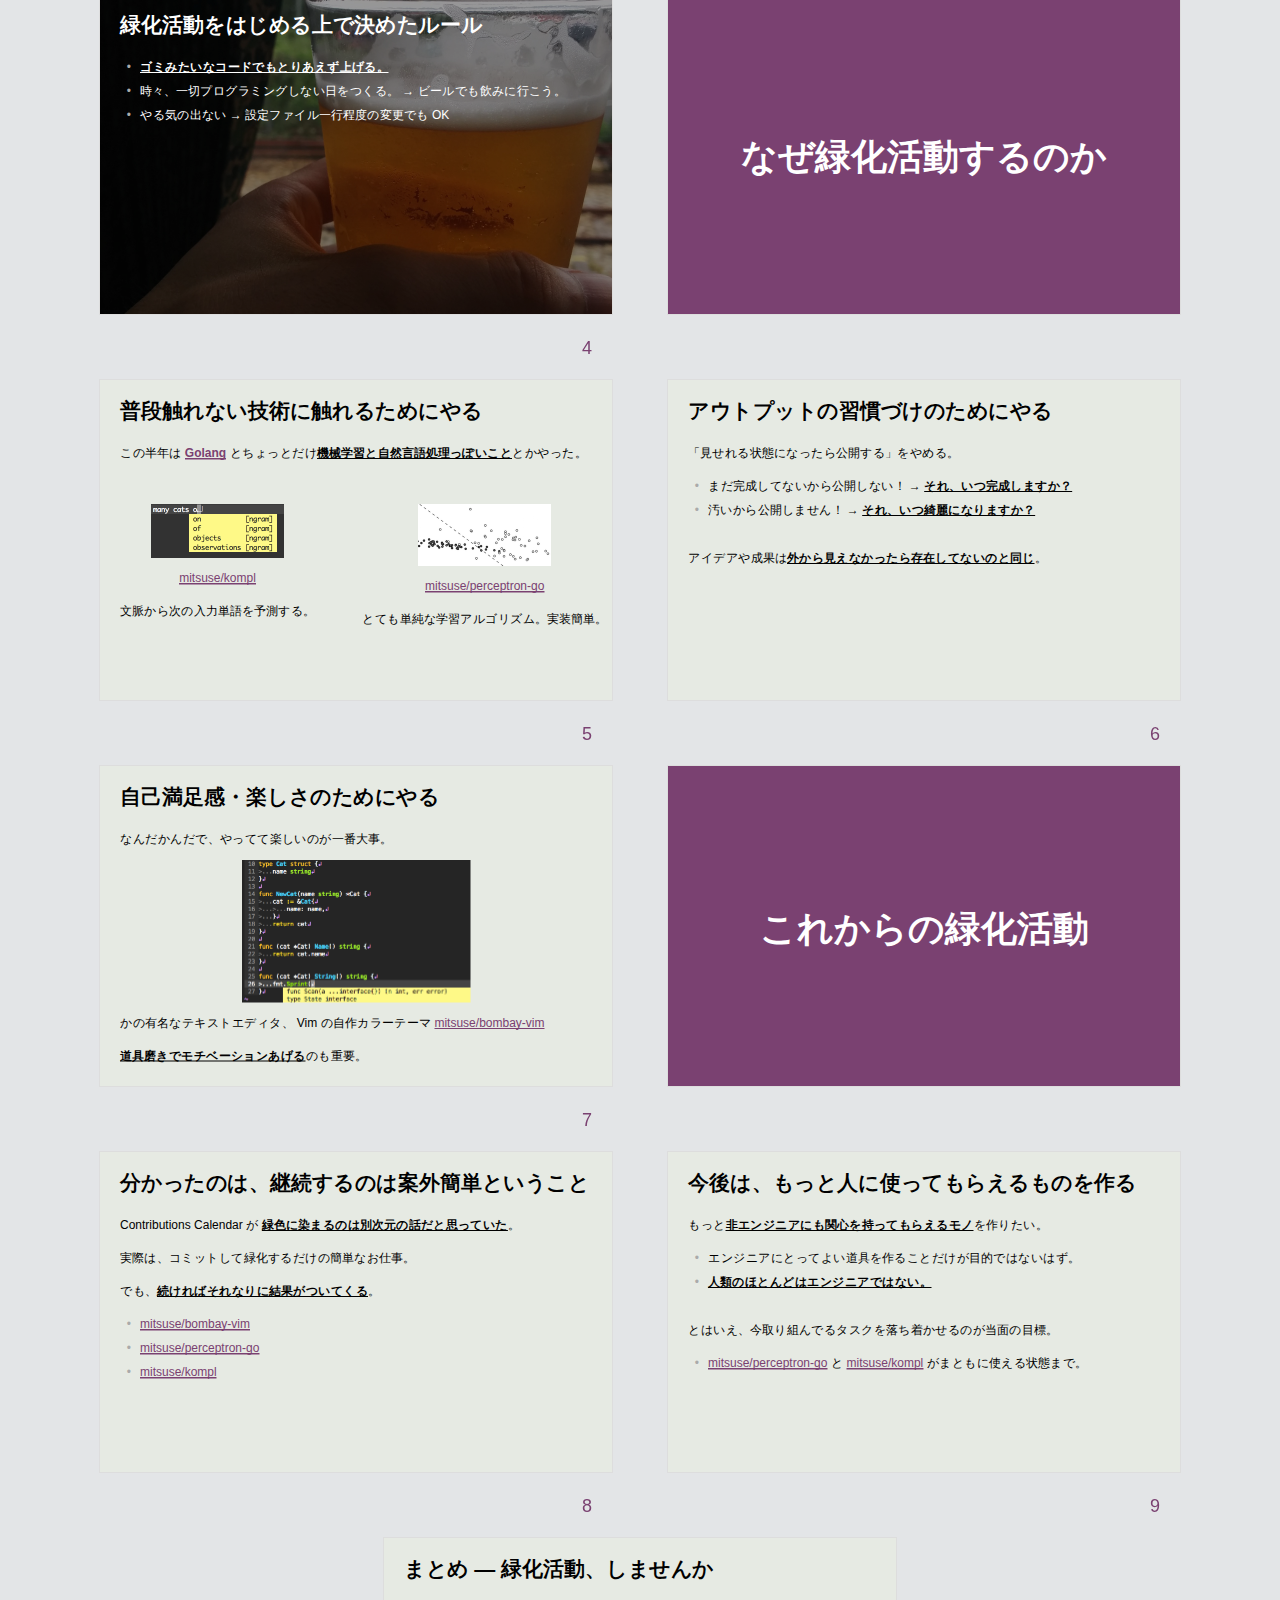
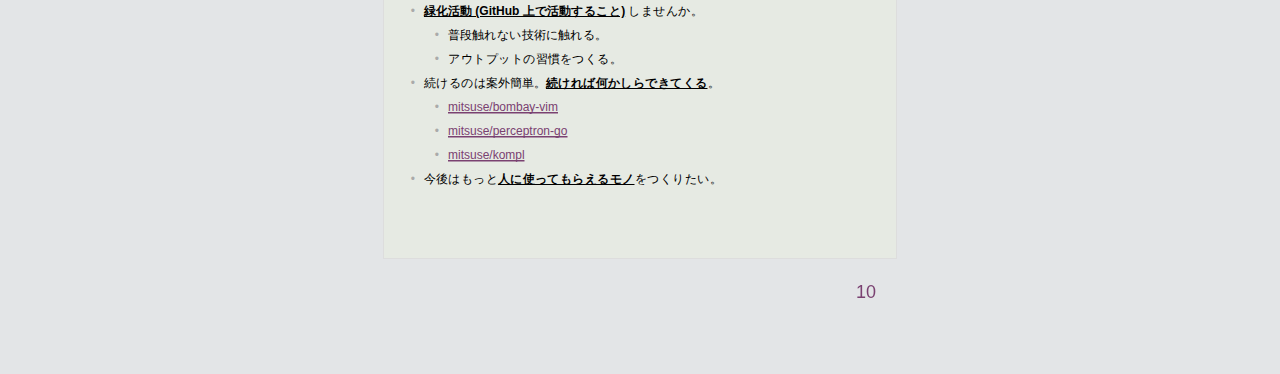
==== commit c0b08268: "Update the slides." ====
--- a/2014/ryokuka/index.html
+++ b/2014/ryokuka/index.html
@@ -33,20 +33,45 @@
 </section>
 
 <section class="slide shout">
-<div>
-<h2>緑化活動？</h2>
-</div>
-</section>
-
-<section class="slide shout">
-<div>
-<h2>もちろん違います！</h2>
-</div>
-</section>
-
-<section class="slide shout">
-<div>
-<h2>GitHub 上での緑化活動</h2>
+<div style="
+    background-image: url('images/tree_planting.png');
+    background-position: center;">
+<h2>こういう緑化活動？</h2>
+<div style="
+    font-size: 12px;
+    position: absolute;
+    right:24px;
+    bottom:0px;">
+<p>Created by <a href="https://www.flickr.com/photos/alexindigo/">alexindigo</a> and licensed under the <a href="https://creativecommons.org/licenses/by/2.0/">Creative Commons</a>.</p>
+</div>
+</div>
+</section>
+
+<section class="slide shout">
+<div style="
+    background-image: url('images/tree_planting.png');
+    background-position: center;">
+<h2>違います！</h2>
+<div style="
+    font-size: 12px;
+    position: absolute;
+    right:24px;
+    bottom:0px;">
+<p>Created by <a href="https://www.flickr.com/photos/alexindigo/">alexindigo</a> and licensed under the <a href="https://creativecommons.org/licenses/by/2.0/">Creative Commons</a>.</p>
+</div>
+</div>
+</section>
+
+<section class="slide shout">
+<div style="
+    background-color: #ffffff;
+    background-image: url('images/github-mypage-2014-winter.png');
+    background-position: center;
+    background-repeat: no-repeat;">
+<h2 style="
+    padding: 12px;
+    background-color: rgba(0, 0, 0, 0.5);"
+>GitHub で緑化活動する</h2>
 </div>
 </section>
 
@@ -61,6 +86,20 @@
 <div align="center"/>
 <img src="../../images/octocat-small.png"/>
 <p>GitHub のマスコット、 Octocat</p>
+</div>
+</section>
+
+<section class="slide">
+<div style="
+    background-color: #ffffff;
+    background-image: url('images/github-mypage-2014-winter-contributions.png');
+    background-position: center;
+    background-repeat: no-repeat;">
+<h2 style="
+    padding: 12px;
+    color: #ffffff;
+    background-color: rgba(0, 0, 0, 0.5);"
+>Contributions Calendar について話します</h2>
 </div>
 </section>
 
@@ -81,19 +120,22 @@
 </section>
 
 <section class="slide number">
-<div>
-<h2>半年くらい継続してます</h2>
-<p>緑化活動をはじめる上で決めたルール</p>
-<ul>
-<li><u><b>ゴミみたいなコードでもとりあえず上げる。</b></u></li>
-<li>時々、一切プログラミングしない日をつくる。</li>
-</ul>
-</div>
-</section>
-
-<section class="slide shout">
-<div>
-<h2>なぜ緑化するのか</h2>
+<div style="
+    background-image: url('images/yufuin-beer.png');
+    background-position: center;
+    background-repeat: no-repeat;">
+<h2 style="color: #ffffff;">緑化活動をはじめる上で決めたルール</h2>
+<ul>
+<li style="color: #ffffff;"><u><b>ゴミみたいなコードでもとりあえず上げる。</b></u></li>
+<li style="color: #ffffff;">時々、一切プログラミングしない日をつくる。 → ビールでも飲みに行こう。</li>
+<li style="color: #ffffff;">やる気の出ない → 設定ファイル一行程度の変更でも OK</li>
+</ul>
+</div>
+</section>
+
+<section class="slide shout">
+<div>
+<h2>なぜ緑化活動するのか</h2>
 </div>
 </section>
 
@@ -101,13 +143,31 @@
 <div>
 <h2>普段触れない技術に触れるためにやる</h2>
 <p>この半年は <b><a href="http://golang.org/">Golang</a></b> とちょっとだけ<u><b>機械学習と自然言語処理っぽいこと</b></u>とかやった。</p>
-</div>
-</section>
-
-<section class="slide number">
-<div>
-<h2>外へのアピールのためにやる</h2>
-<p>個人として、特定のコミュニティや組織の一員として。</p>
+
+<div style="
+    position:relative;
+    top: 10%;
+    ">
+<div align="center" style="
+    position:relative;
+    float:left;">
+<img src="images/screenshot-kompl-20141218.png"/>
+<p size="14px"><a href="https://github.com/mitsuse/kompl">mitsuse/kompl</a></p>
+<p>文脈から次の入力単語を予測する。</p>
+</div>
+
+<div align="center" style="
+    position:relative;
+    left: 10%;
+    float:left;">
+<img src="images/linear-classification.png"/>
+<p size="14px"><a href="https://github.com/mitsuse/perceptron-go">mitsuse/perceptron-go</a></p>
+<p>とても単純な学習アルゴリズム。実装簡単。</p>
+</div>
+</div>
+
+<div style="clear:both"></div>
+
 </div>
 </section>
 
@@ -126,13 +186,18 @@
 <section class="slide number">
 <div>
 <h2>自己満足感・楽しさのためにやる</h2>
-<p>なんだかんだで一番大事。</p>
-</div>
-</section>
-
-<section class="slide shout">
-<div>
-<h2>これからの緑化</h2>
+<p>なんだかんだで、やってて楽しいのが一番大事。</p>
+<div align="center">
+<img src="images/screenshot-bombay-vim.png"/>
+</div>
+<p>かの有名なテキストエディタ、 Vim の自作カラーテーマ <a href="https://github.com/mitsuse/bombay-vim">mitsuse/bombay-vim</a></p>
+<p><u><b>道具磨きでモチベーションあげる</b></u>のも重要。</p>
+</div>
+</section>
+
+<section class="slide shout">
+<div>
+<h2>これからの緑化活動</h2>
 </div>
 </section>
 
@@ -152,7 +217,7 @@
 
 <section class="slide number">
 <div>
-<h2>もっと人に使ってもらえるものを作る</h2>
+<h2>今後は、もっと人に使ってもらえるものを作る</h2>
 <p>もっと<u><b>非エンジニアにも関心を持ってもらえるモノ</b></u>を作りたい。</p>
 <ul>
 <li>エンジニアにとってよい道具を作ることだけが目的ではないはず。</li>
@@ -173,7 +238,6 @@
 <ul>
 <li>普段触れない技術に触れる。</li>
 <li>アウトプットの習慣をつくる。</li>
-<li>外向きのアピールをする。</li>
 </ul>
 <li>続けるのは案外簡単。<u><b>続ければ何かしらできてくる</b></u>。</li>
 <ul>
